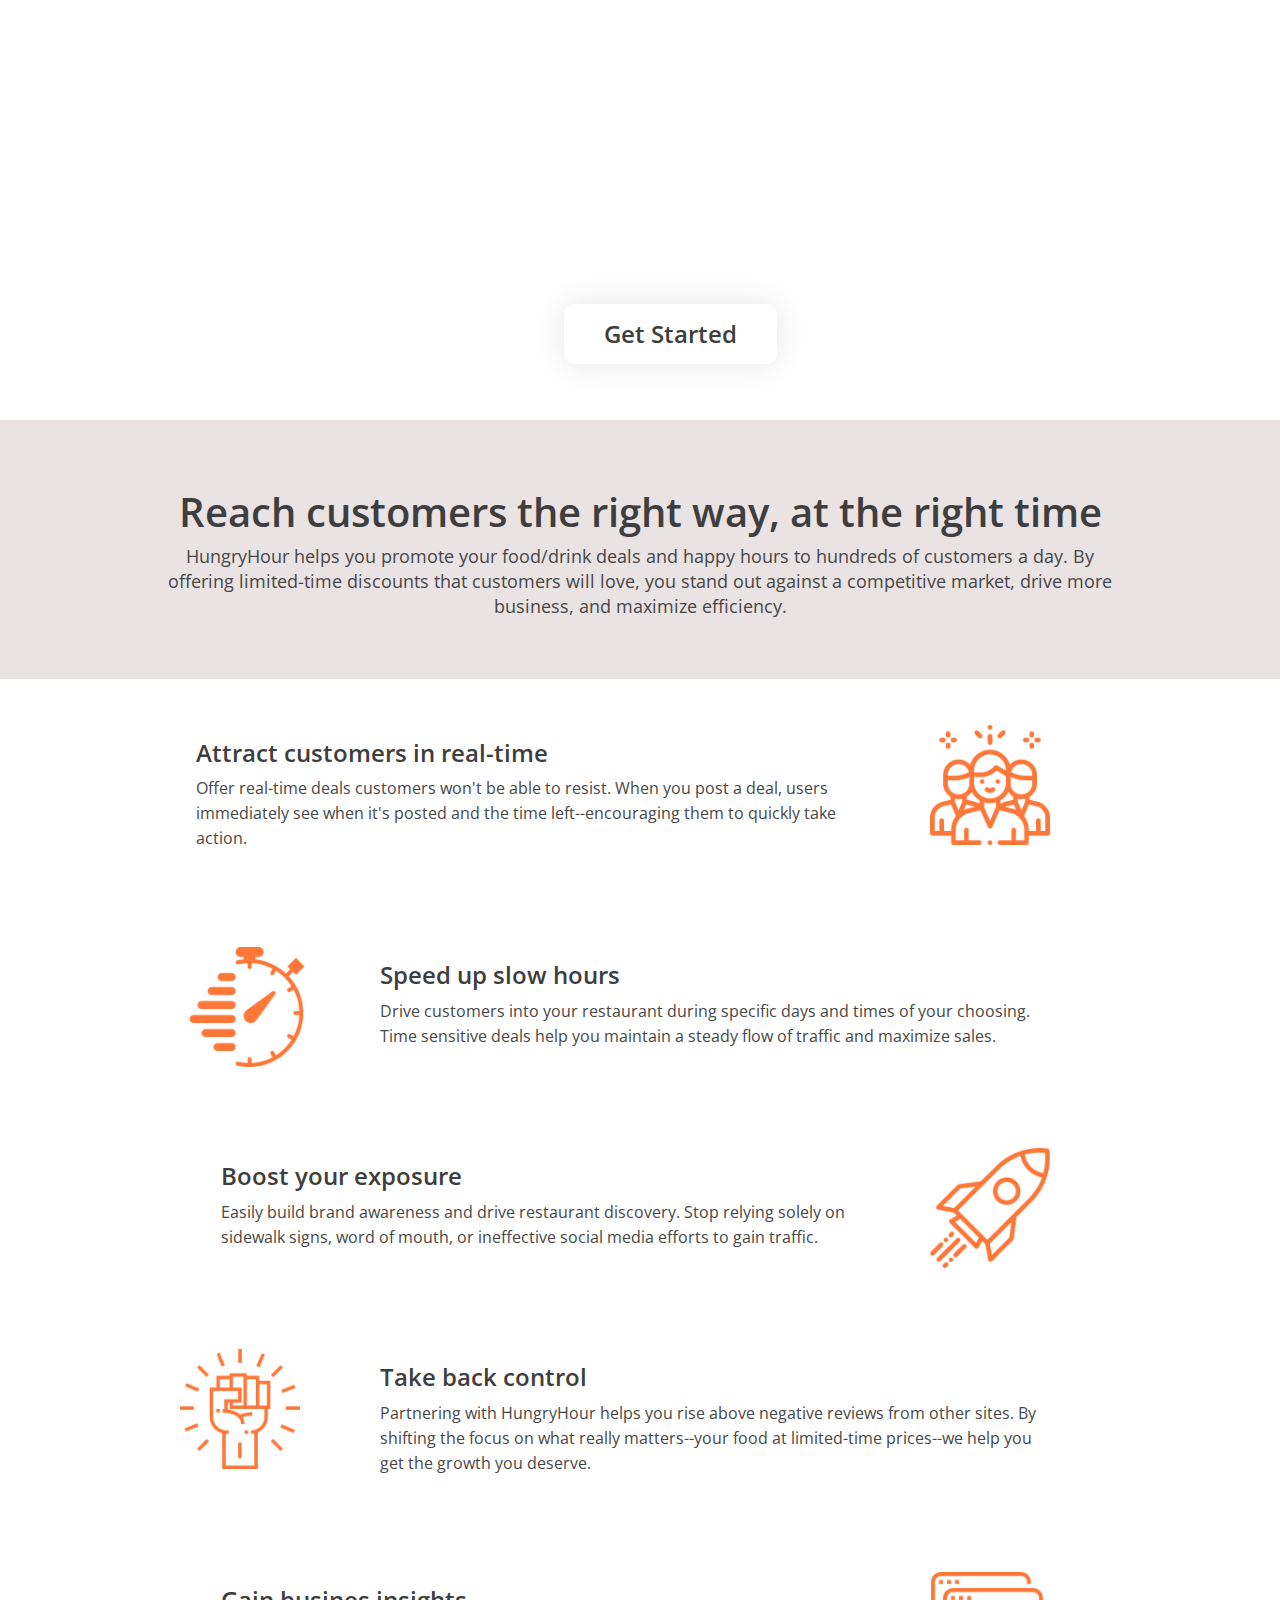
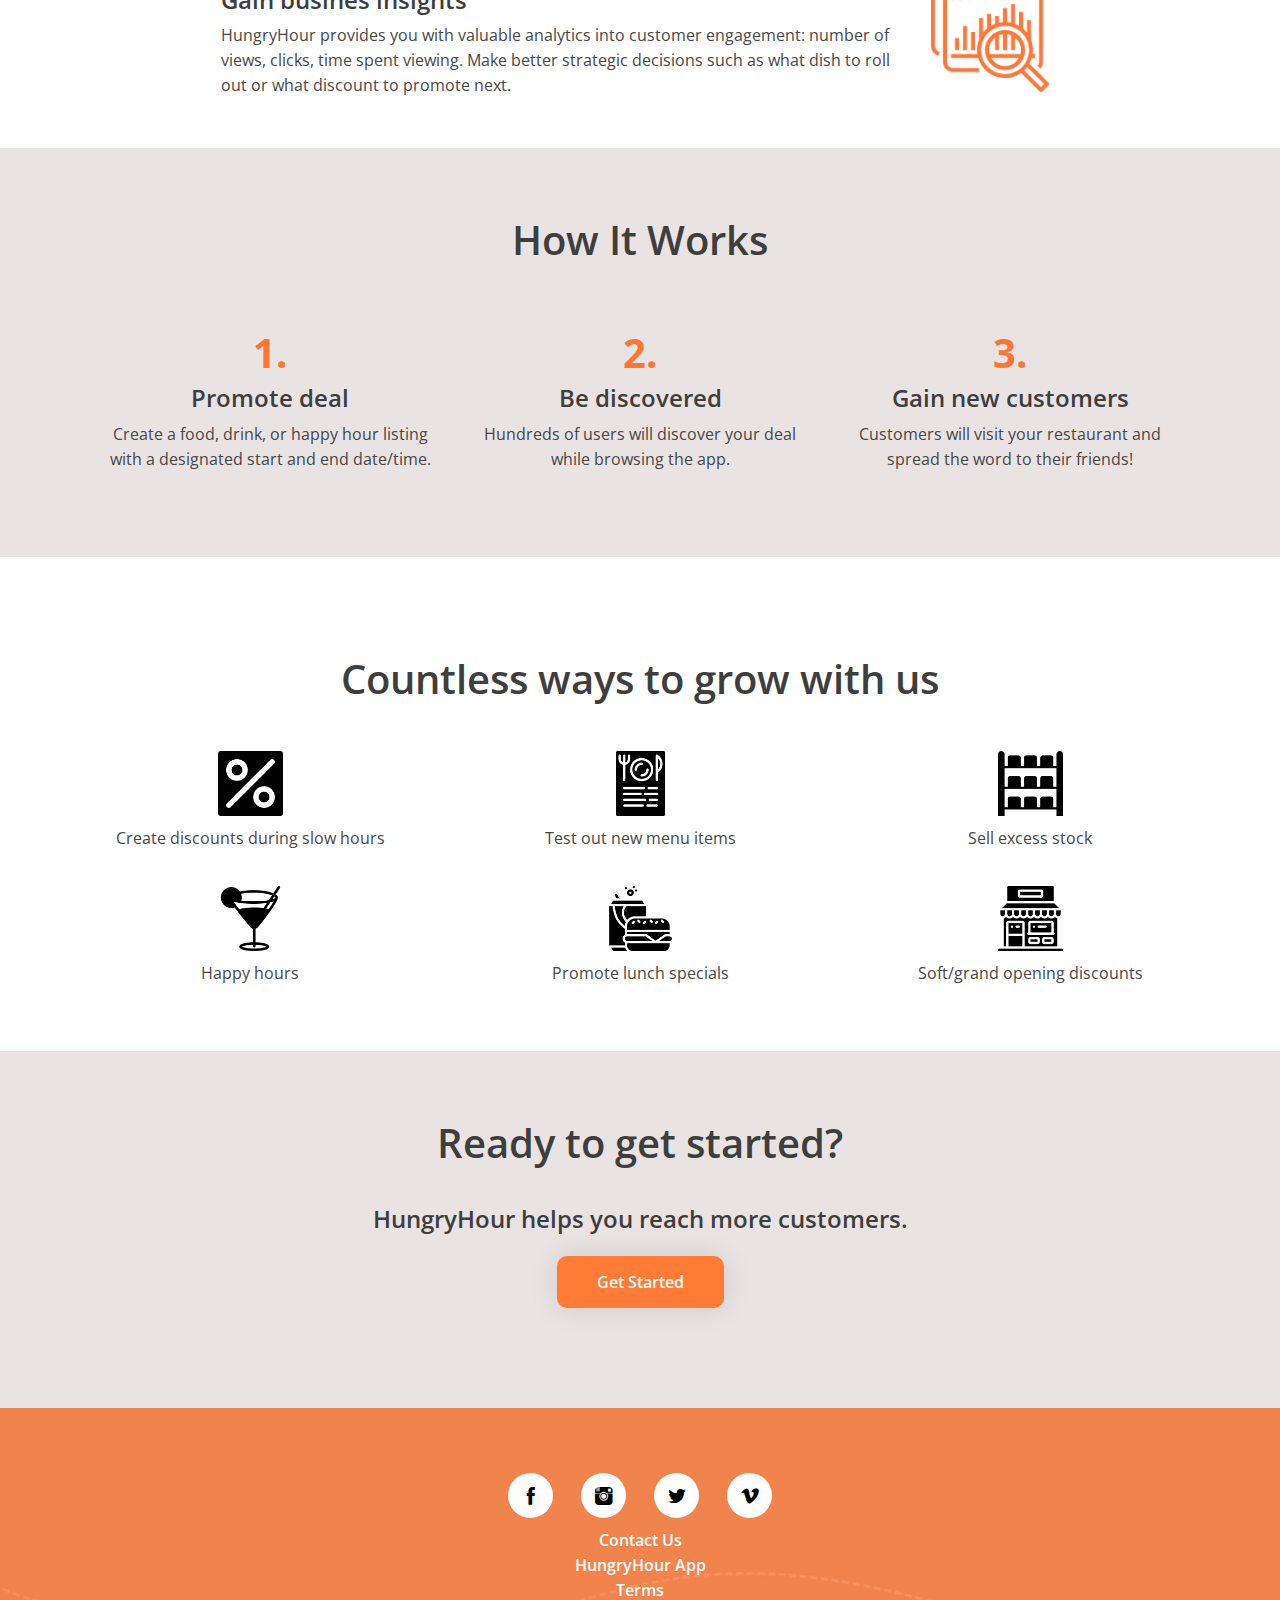
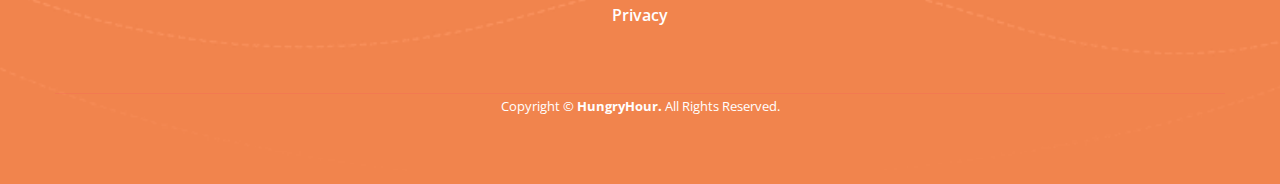
==== index.html @ bc158a45 "Fix" ====
﻿
<!doctype html>
<html class="no-js" lang="zxx">

<head>
	<!-- Global site tag (gtag.js) - Google Analytics -->
	<script async src="https://www.googletagmanager.com/gtag/js?id=UA-123608787-1"></script>
	<script>
		window.dataLayer = window.dataLayer || [];
		function gtag() { dataLayer.push(arguments); }
		gtag('js', new Date());

		gtag('config', 'UA-123608787-1');
	</script>

	<meta charset="utf-8">
	<meta http-equiv="x-ua-compatible" content="ie=edge">
	<title>HungryHour for Business - Promote Your Restaurant & Grow</title>
	<meta name="title" content="HungryHour for Business - Promote Your Restaurant & Grow">
	<meta name="description" content="Local online marketing in real-time. Advertise your food deals & happy hours to attract new customers. Boost exposure and increase traffic during slow hours.">
	<meta name="keywords" content="discount, eat, happy hour, real-time">
	<meta name="author" content="Diana Levan">
	<meta name="viewport" content="width=device-width, initial-scale=1">
	<link rel="shortcut icon" type="image/x-icon" href="img/icon/favicon32x32.png">
	<!-- Place favicon.ico in the root directory -->
	<!-- all css here -->
	<link rel="stylesheet" href="css/bootstrap.min.css">
	<link rel="stylesheet" href="css/font-awesome.min.css">
	<link rel="stylesheet" href="css/icofont.css">
	<link rel="stylesheet" href="css/meanmenu.min.css">
	<link rel="stylesheet" href="css/slick.css">
	<link rel="stylesheet" href="css/owl.carousel.css">
	<link rel="stylesheet" href="css/magnific-popup.css">
	<link rel="stylesheet" href="css/animate.css">
	<link rel="stylesheet" href="css/animated-headlines.css">
	<link rel="stylesheet" href="css/shortcode/shortcodes.css">
	<link rel="stylesheet" href="style.css">
	<link rel="stylesheet" href="css/responsive.css">
	<link rel="stylesheet" href="css/change-style.css">
	<script src="js/vendor/modernizr-2.8.3.min.js"></script>
	<style>
		.padding0 {
		
			padding-left: 0px;
		}
		.paddingright0 {
			padding-right: 0px;
		}
		.divwidth {
			width: 17%;
			padding-left: 0px;
		}
		.img {
			height: 120px;
		}
	</style>
</head>

<body>
	<!-- header area start -->
	<header>
		<nav id="header-top" class="navbar">
			<div class="container">
				<div class="navbar-header">
					<button type="button" class="navbar-toggle collapsed" data-toggle="collapse" data-target="#navigation" aria-expanded="false">
						<span class="icon-bar"></span>
						<span class="icon-bar"></span>
						<span class="icon-bar"></span>
					</button>
					<!-- <a class="navbar-brand" href="#"><img src="img/icon/logo.png" alt="logo" class="img-responsive"></a> -->
					<a class="navbar-brand" href="/">
						<!-- <h4 class="home-logo">HungryHour</h4> -->
						<img src="img/icon/logo1.png" alt="logo" class="img-responsive">
					</a>
				</div>
				<div class="collapse navbar-collapse" id="navigation">
					<ul class="nav navbar-nav navbar-right">
						<li class="active"><a href="#slider-area">Overview</a></li>
						<li><a href="#HungryHour">Why HungryHour</a></li>
						<li><a href="#howitwork">How It Works</a></li>
						<!--<li><a href="#HungryHour">Plans&pricings</a></li>-->
						<li><a href="FAQ.html">FAQ</a></li>
						<!--<li><a href="#">Login</a></li>
						<li><a class="download-btn" href="#download-area">Sign up</a></li>-->
					</ul>
				</div>
			</div>
		</nav>
	</header>
	<!-- header area end -->
	<!-- hero area start -->

	<div class="hero-area slider-4 pt-80" id="slider-area">
		<div class="slider">
			<div class="container">
				<div class="row">
					<!-- Top Header Left Column Image-->

					<div class="col-md-12">
						<div class="hero-text mr-ri-l">
							<h1 style="text-align:center">Local marketing for your restaurant</h1>
							<p>New happy customers. Fast business growth.</p>
							<div class="download-option-btn text-center">
								<br />
								<ul>
									<li>
										<a target="_blank" href="#" style="font-size: 24px;">
											Get started
										</a>
									</li>

								</ul>
							</div>
						</div>
					</div>
				</div>
			</div>
		</div>
	</div>

	<section id="download-area" class="background3 download-area bg-3 ptb-130" style="padding-bottom:0px;">
		<div class="container">
			<div class="row">
				<div class="col-sm-12">
					<div class="text-center pb-45">
						<h2 class="h2-style">
							Reach customers the right way, at the right time
						</h2>

						<p style="font-size: large;padding-left: 7%; padding-right: 7%;">HungryHour helps you promote your food/drink deals and happy hours to hundreds of customers a day. By offering limited-time discounts that customers will love, you stand out against a competitive market, drive more business, and maximize efficiency.</p>
					</div>
				</div>
			</div>

		</div>
	</section>

	<section id="HungryHour" class="service-area white-bg" style="padding-left: 7%; padding-right: 7%;">
		<div class="container-fluid">

			<div class="row">
				<div class="col-md-8 col-md-offset-1 col-sm-8">
					<div class="single-service padding0">
						<div class="service-content">
							<h2>Attract customers in real-time</h2>
							<p>
								Offer real-time deals customers won't be able to resist. When you post a deal, users immediately see when it's posted and the time left--encouraging them to quickly take action.
							</p>
						</div>
					</div>
				</div>

				<div class="col-md-3 col-sm-3">
					<div class="single-service padding0">
						<div class="service-icon">
							<img src="img/attract customers.png" class="img img-responsive" alt="">
						</div>
					</div>
				</div>
			</div>
		</div>
	</section>

	<section id="HungryHour" class="service-area white-bg" style="padding-left: 7%; padding-right: 7%;">
		<div class="container-fluid">
			<div class="row">
				<div class="col-md-3  col-sm-3 paddingright0">
					<div class="single-service paddingright0">
						<div class="service-icon paddingright0">
							<img src="img/speed up.png" alt="" style="height:120px;" />
						</div>
					</div>
				</div>

				<div class="col-md-8  col-sm-8">
					<div class="single-service padding0">
						<div class="service-content">
							<h2>
								Speed up slow hours
							</h2>
							<p>
								Drive customers into your restaurant during specific days and times of your choosing. Time sensitive deals help you maintain a steady flow of traffic and maximize sales.
							</p>
						</div>
					</div>
				</div>
			</div>
		</div>
	</section>
	<section id="HungryHour" class="service-area white-bg" style="padding-left: 7%; padding-right: 7%;">
		<div class="container-fluid">

			<div class="row">
				<div class="col-md-8 col-md-offset-1 col-sm-8">
					<div class="single-service paddingright0">
						<div class="service-content">
							<h2>Boost your exposure</h2>
							<p>
								Easily build brand awareness and drive restaurant discovery. Stop relying solely on sidewalk signs, word of mouth, or ineffective social media efforts to gain traffic.
							</p>
						</div>
					</div>
				</div>

				<div class="col-md-3 col-sm-3">
					<div class="single-service padding0">
						<div class="service-icon">
							<img src="img/boost presence.png" alt="" class="img img-responsive">
						</div>
					</div>
				</div>
			</div>
		</div>
	</section>

	<section id="HungryHour" class="service-area white-bg" style="padding-left: 7%; padding-right: 7%;">
		<div class="container-fluid">
			<div class="row">
				<div class="col-md-3  col-sm-3">
					<div class="single-service paddingright0">
						<div class="service-icon paddingright0">
							<img src="img/take back.png" alt="" style="height:120px;">
						</div>
					</div>
				</div>

				<div class="col-md-8  col-sm-8">
					<div class="single-service padding0">
						<div class="service-content">
							<h2>
								Take back control
							</h2>
							<p>
								Partnering with HungryHour helps you rise above negative reviews from other sites. By shifting the focus on what really matters--your food at limited-time prices--we help you get the growth you deserve.
							</p>
						</div>
					</div>
				</div>
			</div>
		</div>
	</section>
	<section id="HungryHour" class="service-area white-bg" style="padding-left: 7%; padding-right: 7%;">
		<div class="container-fluid">

			<div class="row">
				<div class="col-md-8 col-md-offset-1 col-sm-8">
					<div class="single-service paddingright0">
						<div class="service-content">
							<h2>Gain busines insights</h2>
							<p>
								HungryHour provides you with valuable analytics into customer engagement: number of views, clicks, time spent viewing. Make better strategic decisions such as what dish to roll out or what discount to promote next.
							</p>
						</div>
					</div>
				</div>

				<div class="col-md-3 col-sm-3">
					<div class="single-service padding0">
						<div class="service-icon">
							<img src="img/gain insights.png" alt="" class="img img-responsive">
						</div>
					</div>
				</div>
			</div>
		</div>
	</section>
	<section id="download-area" class="background3 download-area bg-3 ptb-130">
		<div class="container">
			<div class="row"  >
				<div class="col-sm-12">
					<div class="section-heading text-center pb-45">
						<h2 class="h2-style">
							How it works
						</h2>

					</div>
				</div>
			</div>
			<div class="row " >
				<div class="col-md-12">
					<div class="col-md-4">
						<h1 style="color:#FF772F;text-align:center;">1.</h1>
						<h3 style="text-align:center;">Promote deal</h3>
						<p style="text-align:center;">Create a food, drink, or happy hour listing with a designated start and end date/time.</p>
					</div>
					<div class="col-md-4">
						<h1 style="color:#FF772F;text-align:center;">2.</h1>
						<h3 style="text-align:center;">Be discovered</h3>
						<p style="text-align:center;">Hundreds of users will discover your deal while browsing the app.</p>
					</div>
					<div class="col-md-4">
						<h1 style="color:#FF772F;text-align:center;">3.</h1>
						<h3 style="text-align:center;">Gain new customers</h3>
						<p style="text-align:center;">Customers will visit your restaurant and spread the word to their friends!</p>
					</div>
				</div>
			</div>
		</div>
	</section>
	<section id="howitwork" class="how-work-area pt-100 pb-40 white-bg">
		<div class="container">
			<div class="row">
				<div class="col-md-12 pb-30">
					<h2 class="h2-style" style="text-align:center;">Countless ways to grow with us </h2>
				</div>
			</div>
			<div class="row">

				<div class="col-md-12">
					<div class="how-work-right text-left infoText" style="font-family: 'Open Sans', sans-serif;">

						<div class="row sixIcons">
							<div class="col-sm-4">
								<img src="img/discounts.png" class="imgres" />
								<p>Create discounts during slow hours</p>
							</div>
							<div class="col-sm-4">
								<img src="img/menu.png" class="imgres" />
								<p>Test out new menu items </p>
							</div>
							<div class="col-sm-4">
								<img src="img/stock.png" class="imgres" /> <br>
								<p>Sell excess stock </p>
							</div>
						</div>
						<div class="row sixIcons">
							<div class="col-sm-4">
								<img src="img/happy hour.png" class="imgres" />
								<p>Happy hours</p>
							</div>
							<div class="col-sm-4">
								<img src="img/lunch.png" class="imgres" />
								<p>Promote lunch specials</p>
							</div>
							<div class="col-sm-4">
								<img src="img/grand opening.png" class="imgres" />
								<p>Soft/grand opening discounts</p>
							</div>
						</div>
					</div>
				</div>
			</div>
		</div>
	</section>

	<section id="download-area" class="background3 download-area bg-3 ptb-130">
			<div class="container">
				<div class="row">
					<div class="col-md-12 pb-30">
						<h2 class="h2-style" style="text-align:center;">Ready to get started?</h2>
					</div>
				</div>
				<div class="row">
	
					<div class="col-md-12">
						<div class="how-work-right text-left infoText" style="font-family: 'Open Sans', sans-serif;">
						</div>
					</div>
				</div>
				<div class="row">
					<div class="col-md-12 pb-30">
						<h3 class="h3-style" style="text-align:center;">HungryHour helps you reach more customers.</h3>
						<br />
						<div class="download-option-btn text-center">
							<ul>
								<li>
									<a target="_blank" href="#" style="background-color:#FF7B36;color:white;">
										Get started
									</a>
								</li>
	
							</ul>
							</div>
						</div>
					</div>
			</div>
		</section>



	<!-- Copyright Area Start -->
	<div class="section copyright-area bg-7 ptb-65">
		<div class="container">
			<!-- Copyright right -->
			<div class="row">
				<div class="col-md-12">
					<div class="copyright-area text-center">
						<!-- Copyright social -->
						<div class="contact-social text-center pb-10">
							<ul>
								<li>
									<a href="https://www.facebook.com/itshungryhour/"><i class="icofont icofont-social-facebook"></i></a>
								</li>
								<li>
									<a href="https://www.instagram.com/itshungryhour/"><i class="icofont icofont-social-instagram"></i></a>
								</li>
								<li>
									<a href="https://twitter.com/itshungryhour"><i class="icofont icofont-social-twitter"></i></a>
								</li>
								<li>
									<a href="#"><i class="icofont icofont-social-vimeo"></i></a>
								</li>
							</ul>
						</div>
						<!-- Copyright social -->
						<!-- Copyright text -->
					</div>
				</div>
			</div>
			<div class="row">
				<div class="conct-border two">
					<div class="col-md-12 col-sm-12">
						<div class="single-address">
							<div class="media">
								<div class="media-body text-center">
									<a href="contactus.html" style="cursor:pointer;color:white;font-family: 'Open Sans', sans-serif; font-size: 16px;font-weight: 600; line-height: 25px;">Contact Us</a><br />
									<a href="https://www.itshungryhour.com" style="cursor:pointer;color:white;font-family: 'Open Sans', sans-serif; font-size: 16px;font-weight: 600; line-height: 25px;">HungryHour App</a><br />
									<a href="terms.html" style="cursor:pointer;color:white;font-family: 'Open Sans', sans-serif; font-size: 16px;font-weight: 600; line-height: 25px;">Terms</a><br />
									<a href="privacypolicy.html" style="cursor:pointer;color:white;font-family: 'Open Sans', sans-serif; font-size: 16px;font-weight: 600; line-height: 25px;">Privacy</a>
								</div>
							</div>
						</div>
					</div>
				</div>
			</div>
			<div class="copyright-text text-center">
				<p>Copyright &copy; <a href="#"> HungryHour. </a> All Rights Reserved.</p>
			</div>
			<!-- Copyright right -->
		</div>
	</div>
	<!-- Copyright Area End -->
	<!-- all js here -->
	<script src="js/vendor/jquery-1.12.4.min.js"></script>
	<script src="js/bootstrap.min.js"></script>
	<script src="js/owl.carousel.min.js"></script>
	<script src="js/slick.min.js"></script>
	<script src="js/jquery.ajaxchimp.min.js"></script>
	<script src="js/plugins.js"></script>
	<script src="js/main.js"></script>
</body>

</html>
---- css/animated-headlines.css ----
/* -------------------------------- 

Primary style

-------------------------------- */
*, *::after, *::before {
  -webkit-box-sizing: border-box;
  -moz-box-sizing: border-box;
  box-sizing: border-box;
}
.cd-title {
  position: relative;
  height: 160px;
  line-height: 230px;
  text-align: center;
}
.cd-title h1 {
  font-size: 2.4rem;
  font-weight: 700;
}
@media only screen and (min-width: 768px) {
  .cd-title {
    line-height: 250px;
  }
}
@media only screen and (min-width: 1170px) {
  .cd-title {
    height: 200px;
    line-height: 300px;
  }
  .cd-title h1 {
    font-size: 3rem;
  }
}

.cd-intro {
  width: 90%;
  max-width: 768px;
  text-align: center;
}

.cd-intro {
  margin: 4em auto;
}
@media only screen and (min-width: 768px) {
  .cd-intro {
    margin: 5em auto;
  }
}
@media only screen and (min-width: 1170px) {
  .cd-intro {
    margin: 6em auto;
  }
}

/* .cd-headline {
  font-size: 3rem;
  line-height: 1.2;
} */
/* @media only screen and (min-width: 768px) {
  .cd-headline {
    font-size: 4.4rem;
    font-weight: 300;
  }
}
@media only screen and (min-width: 1170px) {
  .cd-headline {
    font-size: 6rem;
  }
} */

.cd-words-wrapper {
  display: inline-block;
  position: relative;
  text-align: left;
}
.cd-words-wrapper b {
  display: inline-block;
  position: absolute;
  white-space: nowrap;
  left: 0;
  top: 0;
}
.cd-words-wrapper b.is-visible {
  position: relative;
}
.no-js .cd-words-wrapper b {
  opacity: 0;
}
.no-js .cd-words-wrapper b.is-visible {
  opacity: 1;
}

/* -------------------------------- 

xrotate-1 

-------------------------------- */
.cd-headline.rotate-1 .cd-words-wrapper {
  -webkit-perspective: 300px;
  -moz-perspective: 300px;
  perspective: 300px;
}
.cd-headline.rotate-1 b {
  opacity: 0;
  -webkit-transform-origin: 50% 100%;
  -moz-transform-origin: 50% 100%;
  -ms-transform-origin: 50% 100%;
  -o-transform-origin: 50% 100%;
  transform-origin: 50% 100%;
  -webkit-transform: rotateX(180deg);
  -moz-transform: rotateX(180deg);
  -ms-transform: rotateX(180deg);
  -o-transform: rotateX(180deg);
  transform: rotateX(180deg);
}
.cd-headline.rotate-1 b.is-visible {
  opacity: 1;
  -webkit-transform: rotateX(0deg);
  -moz-transform: rotateX(0deg);
  -ms-transform: rotateX(0deg);
  -o-transform: rotateX(0deg);
  transform: rotateX(0deg);
  -webkit-animation: cd-rotate-1-in 1.2s;
  -moz-animation: cd-rotate-1-in 1.2s;
  animation: cd-rotate-1-in 1.2s;
}
.cd-headline.rotate-1 b.is-hidden {
  -webkit-transform: rotateX(180deg);
  -moz-transform: rotateX(180deg);
  -ms-transform: rotateX(180deg);
  -o-transform: rotateX(180deg);
  transform: rotateX(180deg);
  -webkit-animation: cd-rotate-1-out 1.2s;
  -moz-animation: cd-rotate-1-out 1.2s;
  animation: cd-rotate-1-out 1.2s;
}

@-webkit-keyframes cd-rotate-1-in {
  0% {
    -webkit-transform: rotateX(180deg);
    opacity: 0;
  }
  35% {
    -webkit-transform: rotateX(120deg);
    opacity: 0;
  }
  65% {
    opacity: 0;
  }
  100% {
    -webkit-transform: rotateX(360deg);
    opacity: 1;
  }
}
@-moz-keyframes cd-rotate-1-in {
  0% {
    -moz-transform: rotateX(180deg);
    opacity: 0;
  }
  35% {
    -moz-transform: rotateX(120deg);
    opacity: 0;
  }
  65% {
    opacity: 0;
  }
  100% {
    -moz-transform: rotateX(360deg);
    opacity: 1;
  }
}
@keyframes cd-rotate-1-in {
  0% {
    -webkit-transform: rotateX(180deg);
    -moz-transform: rotateX(180deg);
    -ms-transform: rotateX(180deg);
    -o-transform: rotateX(180deg);
    transform: rotateX(180deg);
    opacity: 0;
  }
  35% {
    -webkit-transform: rotateX(120deg);
    -moz-transform: rotateX(120deg);
    -ms-transform: rotateX(120deg);
    -o-transform: rotateX(120deg);
    transform: rotateX(120deg);
    opacity: 0;
  }
  65% {
    opacity: 0;
  }
  100% {
    -webkit-transform: rotateX(360deg);
    -moz-transform: rotateX(360deg);
    -ms-transform: rotateX(360deg);
    -o-transform: rotateX(360deg);
    transform: rotateX(360deg);
    opacity: 1;
  }
}
@-webkit-keyframes cd-rotate-1-out {
  0% {
    -webkit-transform: rotateX(0deg);
    opacity: 1;
  }
  35% {
    -webkit-transform: rotateX(-40deg);
    opacity: 1;
  }
  65% {
    opacity: 0;
  }
  100% {
    -webkit-transform: rotateX(180deg);
    opacity: 0;
  }
}
@-moz-keyframes cd-rotate-1-out {
  0% {
    -moz-transform: rotateX(0deg);
    opacity: 1;
  }
  35% {
    -moz-transform: rotateX(-40deg);
    opacity: 1;
  }
  65% {
    opacity: 0;
  }
  100% {
    -moz-transform: rotateX(180deg);
    opacity: 0;
  }
}
@keyframes cd-rotate-1-out {
  0% {
    -webkit-transform: rotateX(0deg);
    -moz-transform: rotateX(0deg);
    -ms-transform: rotateX(0deg);
    -o-transform: rotateX(0deg);
    transform: rotateX(0deg);
    opacity: 1;
  }
  35% {
    -webkit-transform: rotateX(-40deg);
    -moz-transform: rotateX(-40deg);
    -ms-transform: rotateX(-40deg);
    -o-transform: rotateX(-40deg);
    transform: rotateX(-40deg);
    opacity: 1;
  }
  65% {
    opacity: 0;
  }
  100% {
    -webkit-transform: rotateX(180deg);
    -moz-transform: rotateX(180deg);
    -ms-transform: rotateX(180deg);
    -o-transform: rotateX(180deg);
    transform: rotateX(180deg);
    opacity: 0;
  }
}
/* -------------------------------- 

xtype 

-------------------------------- */
.cd-headline.type .cd-words-wrapper {
  vertical-align: top;
  overflow: hidden;
}
.cd-headline.type .cd-words-wrapper::after {
  /* vertical bar */
  content: '';
  position: absolute;
  right: 0;
  top: 50%;
  bottom: auto;
  -webkit-transform: translateY(-50%);
  -moz-transform: translateY(-50%);
  -ms-transform: translateY(-50%);
  -o-transform: translateY(-50%);
  transform: translateY(-50%);
  height: 90%;
  width: 1px;
  background-color: #fff;
}
.cd-headline.type .cd-words-wrapper.waiting::after {
  -webkit-animation: cd-pulse 1s infinite;
  -moz-animation: cd-pulse 1s infinite;
  animation: cd-pulse 1s infinite;
}
.cd-headline.type .cd-words-wrapper.selected {
  background-color: #aebcb9;
}
.cd-headline.type .cd-words-wrapper.selected::after {
  visibility: hidden;
}
.cd-headline.type .cd-words-wrapper.selected b {
  color: #0d0d0d;
}
.cd-headline.type b {
  visibility: hidden;
}
.cd-headline.type b.is-visible {
  visibility: visible;
}
.cd-headline.type i {
  position: absolute;
  visibility: hidden;
}
.cd-headline.type i.in {
  position: relative;
  visibility: visible;
}

@-webkit-keyframes cd-pulse {
  0% {
    -webkit-transform: translateY(-50%) scale(1);
    opacity: 1;
  }
  40% {
    -webkit-transform: translateY(-50%) scale(0.9);
    opacity: 0;
  }
  100% {
    -webkit-transform: translateY(-50%) scale(0);
    opacity: 0;
  }
}
@-moz-keyframes cd-pulse {
  0% {
    -moz-transform: translateY(-50%) scale(1);
    opacity: 1;
  }
  40% {
    -moz-transform: translateY(-50%) scale(0.9);
    opacity: 0;
  }
  100% {
    -moz-transform: translateY(-50%) scale(0);
    opacity: 0;
  }
}
@keyframes cd-pulse {
  0% {
    -webkit-transform: translateY(-50%) scale(1);
    -moz-transform: translateY(-50%) scale(1);
    -ms-transform: translateY(-50%) scale(1);
    -o-transform: translateY(-50%) scale(1);
    transform: translateY(-50%) scale(1);
    opacity: 1;
  }
  40% {
    -webkit-transform: translateY(-50%) scale(0.9);
    -moz-transform: translateY(-50%) scale(0.9);
    -ms-transform: translateY(-50%) scale(0.9);
    -o-transform: translateY(-50%) scale(0.9);
    transform: translateY(-50%) scale(0.9);
    opacity: 0;
  }
  100% {
    -webkit-transform: translateY(-50%) scale(0);
    -moz-transform: translateY(-50%) scale(0);
    -ms-transform: translateY(-50%) scale(0);
    -o-transform: translateY(-50%) scale(0);
    transform: translateY(-50%) scale(0);
    opacity: 0;
  }
}
/* -------------------------------- 

xrotate-2 

-------------------------------- */
.cd-headline.rotate-2 .cd-words-wrapper {
  -webkit-perspective: 300px;
  -moz-perspective: 300px;
  perspective: 300px;
}
.cd-headline.rotate-2 i, .cd-headline.rotate-2 em {
  display: inline-block;
  -webkit-backface-visibility: hidden;
  backface-visibility: hidden;
}
.cd-headline.rotate-2 b {
  opacity: 0;
}
.cd-headline.rotate-2 i {
  -webkit-transform-style: preserve-3d;
  -moz-transform-style: preserve-3d;
  -ms-transform-style: preserve-3d;
  -o-transform-style: preserve-3d;
  transform-style: preserve-3d;
  -webkit-transform: translateZ(-20px) rotateX(90deg);
  -moz-transform: translateZ(-20px) rotateX(90deg);
  -ms-transform: translateZ(-20px) rotateX(90deg);
  -o-transform: translateZ(-20px) rotateX(90deg);
  transform: translateZ(-20px) rotateX(90deg);
  opacity: 0;
}
.is-visible .cd-headline.rotate-2 i {
  opacity: 1;
}
.cd-headline.rotate-2 i.in {
  -webkit-animation: cd-rotate-2-in 0.4s forwards;
  -moz-animation: cd-rotate-2-in 0.4s forwards;
  animation: cd-rotate-2-in 0.4s forwards;
}
.cd-headline.rotate-2 i.out {
  -webkit-animation: cd-rotate-2-out 0.4s forwards;
  -moz-animation: cd-rotate-2-out 0.4s forwards;
  animation: cd-rotate-2-out 0.4s forwards;
}
.cd-headline.rotate-2 em {
  -webkit-transform: translateZ(20px);
  -moz-transform: translateZ(20px);
  -ms-transform: translateZ(20px);
  -o-transform: translateZ(20px);
  transform: translateZ(20px);
}

.no-csstransitions .cd-headline.rotate-2 i {
  -webkit-transform: rotateX(0deg);
  -moz-transform: rotateX(0deg);
  -ms-transform: rotateX(0deg);
  -o-transform: rotateX(0deg);
  transform: rotateX(0deg);
  opacity: 0;
}
.no-csstransitions .cd-headline.rotate-2 i em {
  -webkit-transform: scale(1);
  -moz-transform: scale(1);
  -ms-transform: scale(1);
  -o-transform: scale(1);
  transform: scale(1);
}

.no-csstransitions .cd-headline.rotate-2 .is-visible i {
  opacity: 1;
}

@-webkit-keyframes cd-rotate-2-in {
  0% {
    opacity: 0;
    -webkit-transform: translateZ(-20px) rotateX(90deg);
  }
  60% {
    opacity: 1;
    -webkit-transform: translateZ(-20px) rotateX(-10deg);
  }
  100% {
    opacity: 1;
    -webkit-transform: translateZ(-20px) rotateX(0deg);
  }
}
@-moz-keyframes cd-rotate-2-in {
  0% {
    opacity: 0;
    -moz-transform: translateZ(-20px) rotateX(90deg);
  }
  60% {
    opacity: 1;
    -moz-transform: translateZ(-20px) rotateX(-10deg);
  }
  100% {
    opacity: 1;
    -moz-transform: translateZ(-20px) rotateX(0deg);
  }
}
@keyframes cd-rotate-2-in {
  0% {
    opacity: 0;
    -webkit-transform: translateZ(-20px) rotateX(90deg);
    -moz-transform: translateZ(-20px) rotateX(90deg);
    -ms-transform: translateZ(-20px) rotateX(90deg);
    -o-transform: translateZ(-20px) rotateX(90deg);
    transform: translateZ(-20px) rotateX(90deg);
  }
  60% {
    opacity: 1;
    -webkit-transform: translateZ(-20px) rotateX(-10deg);
    -moz-transform: translateZ(-20px) rotateX(-10deg);
    -ms-transform: translateZ(-20px) rotateX(-10deg);
    -o-transform: translateZ(-20px) rotateX(-10deg);
    transform: translateZ(-20px) rotateX(-10deg);
  }
  100% {
    opacity: 1;
    -webkit-transform: translateZ(-20px) rotateX(0deg);
    -moz-transform: translateZ(-20px) rotateX(0deg);
    -ms-transform: translateZ(-20px) rotateX(0deg);
    -o-transform: translateZ(-20px) rotateX(0deg);
    transform: translateZ(-20px) rotateX(0deg);
  }
}
@-webkit-keyframes cd-rotate-2-out {
  0% {
    opacity: 1;
    -webkit-transform: translateZ(-20px) rotateX(0);
  }
  60% {
    opacity: 0;
    -webkit-transform: translateZ(-20px) rotateX(-100deg);
  }
  100% {
    opacity: 0;
    -webkit-transform: translateZ(-20px) rotateX(-90deg);
  }
}
@-moz-keyframes cd-rotate-2-out {
  0% {
    opacity: 1;
    -moz-transform: translateZ(-20px) rotateX(0);
  }
  60% {
    opacity: 0;
    -moz-transform: translateZ(-20px) rotateX(-100deg);
  }
  100% {
    opacity: 0;
    -moz-transform: translateZ(-20px) rotateX(-90deg);
  }
}
@keyframes cd-rotate-2-out {
  0% {
    opacity: 1;
    -webkit-transform: translateZ(-20px) rotateX(0);
    -moz-transform: translateZ(-20px) rotateX(0);
    -ms-transform: translateZ(-20px) rotateX(0);
    -o-transform: translateZ(-20px) rotateX(0);
    transform: translateZ(-20px) rotateX(0);
  }
  60% {
    opacity: 0;
    -webkit-transform: translateZ(-20px) rotateX(-100deg);
    -moz-transform: translateZ(-20px) rotateX(-100deg);
    -ms-transform: translateZ(-20px) rotateX(-100deg);
    -o-transform: translateZ(-20px) rotateX(-100deg);
    transform: translateZ(-20px) rotateX(-100deg);
  }
  100% {
    opacity: 0;
    -webkit-transform: translateZ(-20px) rotateX(-90deg);
    -moz-transform: translateZ(-20px) rotateX(-90deg);
    -ms-transform: translateZ(-20px) rotateX(-90deg);
    -o-transform: translateZ(-20px) rotateX(-90deg);
    transform: translateZ(-20px) rotateX(-90deg);
  }
}
/* -------------------------------- 

xloading-bar 

-------------------------------- */
.cd-headline.loading-bar span {
  display: inline-block;
  padding: .2em 0;
}
.cd-headline.loading-bar .cd-words-wrapper {
  overflow: hidden;
  vertical-align: top;
}
.cd-headline.loading-bar .cd-words-wrapper::after {
  /* loading bar */
  content: '';
  position: absolute;
  left: 0;
  bottom: 0;
  height: 3px;
  width: 0;
  background: #fff;
  z-index: 2;
  -webkit-transition: width 0.3s -0.1s;
  -moz-transition: width 0.3s -0.1s;
  transition: width 0.3s -0.1s;
}
.cd-headline.loading-bar .cd-words-wrapper.is-loading::after {
  width: 100%;
  -webkit-transition: width 3s;
  -moz-transition: width 3s;
  transition: width 3s;
}
.cd-headline.loading-bar b {
  top: 10px;
  opacity: 0;
  -webkit-transition: opacity 0.3s;
  -moz-transition: opacity 0.3s;
  transition: opacity 0.3s;
}
.cd-headline.loading-bar b.is-visible {
  opacity: 1;
  top: 0;
}

/* -------------------------------- 

xslide 

-------------------------------- */
.cd-headline.slide span {
  display: inline-block;
  padding: .2em 0;
}
.cd-headline.slide .cd-words-wrapper {
  overflow: hidden;
  vertical-align: top;
}
.cd-headline.slide b {
  opacity: 0;
  top: .2em;
}
.cd-headline.slide b.is-visible {
  top: 0;
  opacity: 1;
  -webkit-animation: slide-in 0.6s;
  -moz-animation: slide-in 0.6s;
  animation: slide-in 0.6s;
}
.cd-headline.slide b.is-hidden {
  -webkit-animation: slide-out 0.6s;
  -moz-animation: slide-out 0.6s;
  animation: slide-out 0.6s;
}

@-webkit-keyframes slide-in {
  0% {
    opacity: 0;
    -webkit-transform: translateY(-100%);
  }
  60% {
    opacity: 1;
    -webkit-transform: translateY(20%);
  }
  100% {
    opacity: 1;
    -webkit-transform: translateY(0);
  }
}
@-moz-keyframes slide-in {
  0% {
    opacity: 0;
    -moz-transform: translateY(-100%);
  }
  60% {
    opacity: 1;
    -moz-transform: translateY(20%);
  }
  100% {
    opacity: 1;
    -moz-transform: translateY(0);
  }
}
@keyframes slide-in {
  0% {
    opacity: 0;
    -webkit-transform: translateY(-100%);
    -moz-transform: translateY(-100%);
    -ms-transform: translateY(-100%);
    -o-transform: translateY(-100%);
    transform: translateY(-100%);
  }
  60% {
    opacity: 1;
    -webkit-transform: translateY(20%);
    -moz-transform: translateY(20%);
    -ms-transform: translateY(20%);
    -o-transform: translateY(20%);
    transform: translateY(20%);
  }
  100% {
    opacity: 1;
    -webkit-transform: translateY(0);
    -moz-transform: translateY(0);
    -ms-transform: translateY(0);
    -o-transform: translateY(0);
    transform: translateY(0);
  }
}
@-webkit-keyframes slide-out {
  0% {
    opacity: 1;
    -webkit-transform: translateY(0);
  }
  60% {
    opacity: 0;
    -webkit-transform: translateY(120%);
  }
  100% {
    opacity: 0;
    -webkit-transform: translateY(100%);
  }
}
@-moz-keyframes slide-out {
  0% {
    opacity: 1;
    -moz-transform: translateY(0);
  }
  60% {
    opacity: 0;
    -moz-transform: translateY(120%);
  }
  100% {
    opacity: 0;
    -moz-transform: translateY(100%);
  }
}
@keyframes slide-out {
  0% {
    opacity: 1;
    -webkit-transform: translateY(0);
    -moz-transform: translateY(0);
    -ms-transform: translateY(0);
    -o-transform: translateY(0);
    transform: translateY(0);
  }
  60% {
    opacity: 0;
    -webkit-transform: translateY(120%);
    -moz-transform: translateY(120%);
    -ms-transform: translateY(120%);
    -o-transform: translateY(120%);
    transform: translateY(120%);
  }
  100% {
    opacity: 0;
    -webkit-transform: translateY(100%);
    -moz-transform: translateY(100%);
    -ms-transform: translateY(100%);
    -o-transform: translateY(100%);
    transform: translateY(100%);
  }
}
/* -------------------------------- 

xclip 

-------------------------------- */
.cd-headline.clip span {

}
.cd-headline.clip .cd-words-wrapper {
  overflow: hidden;
  vertical-align: top;
}
.cd-headline.clip .cd-words-wrapper::after {
  /* line */
  content: '';
  position: absolute;
  top: 0;
  right: 0;
  width: 2px;
  height: 100%;
  background-color: #fff;
}
.cd-headline.clip b {
  opacity: 0;
}
.cd-headline.clip b.is-visible {
  opacity: 1;
}

/* -------------------------------- 

xzoom 

-------------------------------- */
.cd-headline.zoom .cd-words-wrapper {
  -webkit-perspective: 300px;
  -moz-perspective: 300px;
  perspective: 300px;
}
.cd-headline.zoom b {
  opacity: 0;
}
.cd-headline.zoom b.is-visible {
  opacity: 1;
  -webkit-animation: zoom-in 0.8s;
  -moz-animation: zoom-in 0.8s;
  animation: zoom-in 0.8s;
}
.cd-headline.zoom b.is-hidden {
  -webkit-animation: zoom-out 0.8s;
  -moz-animation: zoom-out 0.8s;
  animation: zoom-out 0.8s;
}

@-webkit-keyframes zoom-in {
  0% {
    opacity: 0;
    -webkit-transform: translateZ(100px);
  }
  100% {
    opacity: 1;
    -webkit-transform: translateZ(0);
  }
}
@-moz-keyframes zoom-in {
  0% {
    opacity: 0;
    -moz-transform: translateZ(100px);
  }
  100% {
    opacity: 1;
    -moz-transform: translateZ(0);
  }
}
@keyframes zoom-in {
  0% {
    opacity: 0;
    -webkit-transform: translateZ(100px);
    -moz-transform: translateZ(100px);
    -ms-transform: translateZ(100px);
    -o-transform: translateZ(100px);
    transform: translateZ(100px);
  }
  100% {
    opacity: 1;
    -webkit-transform: translateZ(0);
    -moz-transform: translateZ(0);
    -ms-transform: translateZ(0);
    -o-transform: translateZ(0);
    transform: translateZ(0);
  }
}
@-webkit-keyframes zoom-out {
  0% {
    opacity: 1;
    -webkit-transform: translateZ(0);
  }
  100% {
    opacity: 0;
    -webkit-transform: translateZ(-100px);
  }
}
@-moz-keyframes zoom-out {
  0% {
    opacity: 1;
    -moz-transform: translateZ(0);
  }
  100% {
    opacity: 0;
    -moz-transform: translateZ(-100px);
  }
}
@keyframes zoom-out {
  0% {
    opacity: 1;
    -webkit-transform: translateZ(0);
    -moz-transform: translateZ(0);
    -ms-transform: translateZ(0);
    -o-transform: translateZ(0);
    transform: translateZ(0);
  }
  100% {
    opacity: 0;
    -webkit-transform: translateZ(-100px);
    -moz-transform: translateZ(-100px);
    -ms-transform: translateZ(-100px);
    -o-transform: translateZ(-100px);
    transform: translateZ(-100px);
  }
}
/* -------------------------------- 

xrotate-3 

-------------------------------- */
.cd-headline.rotate-3 .cd-words-wrapper {
  -webkit-perspective: 300px;
  -moz-perspective: 300px;
  perspective: 300px;
}
.cd-headline.rotate-3 b {
  opacity: 0;
}
.cd-headline.rotate-3 i {
  display: inline-block;
  -webkit-transform: rotateY(180deg);
  -moz-transform: rotateY(180deg);
  -ms-transform: rotateY(180deg);
  -o-transform: rotateY(180deg);
  transform: rotateY(180deg);
  -webkit-backface-visibility: hidden;
  backface-visibility: hidden;
}
.is-visible .cd-headline.rotate-3 i {
  -webkit-transform: rotateY(0deg);
  -moz-transform: rotateY(0deg);
  -ms-transform: rotateY(0deg);
  -o-transform: rotateY(0deg);
  transform: rotateY(0deg);
}
.cd-headline.rotate-3 i.in {
  -webkit-animation: cd-rotate-3-in 0.6s forwards;
  -moz-animation: cd-rotate-3-in 0.6s forwards;
  animation: cd-rotate-3-in 0.6s forwards;
}
.cd-headline.rotate-3 i.out {
  -webkit-animation: cd-rotate-3-out 0.6s forwards;
  -moz-animation: cd-rotate-3-out 0.6s forwards;
  animation: cd-rotate-3-out 0.6s forwards;
}

.no-csstransitions .cd-headline.rotate-3 i {
  -webkit-transform: rotateY(0deg);
  -moz-transform: rotateY(0deg);
  -ms-transform: rotateY(0deg);
  -o-transform: rotateY(0deg);
  transform: rotateY(0deg);
  opacity: 0;
}

.no-csstransitions .cd-headline.rotate-3 .is-visible i {
  opacity: 1;
}

@-webkit-keyframes cd-rotate-3-in {
  0% {
    -webkit-transform: rotateY(180deg);
  }
  100% {
    -webkit-transform: rotateY(0deg);
  }
}
@-moz-keyframes cd-rotate-3-in {
  0% {
    -moz-transform: rotateY(180deg);
  }
  100% {
    -moz-transform: rotateY(0deg);
  }
}
@keyframes cd-rotate-3-in {
  0% {
    -webkit-transform: rotateY(180deg);
    -moz-transform: rotateY(180deg);
    -ms-transform: rotateY(180deg);
    -o-transform: rotateY(180deg);
    transform: rotateY(180deg);
  }
  100% {
    -webkit-transform: rotateY(0deg);
    -moz-transform: rotateY(0deg);
    -ms-transform: rotateY(0deg);
    -o-transform: rotateY(0deg);
    transform: rotateY(0deg);
  }
}
@-webkit-keyframes cd-rotate-3-out {
  0% {
    -webkit-transform: rotateY(0);
  }
  100% {
    -webkit-transform: rotateY(-180deg);
  }
}
@-moz-keyframes cd-rotate-3-out {
  0% {
    -moz-transform: rotateY(0);
  }
  100% {
    -moz-transform: rotateY(-180deg);
  }
}
@keyframes cd-rotate-3-out {
  0% {
    -webkit-transform: rotateY(0);
    -moz-transform: rotateY(0);
    -ms-transform: rotateY(0);
    -o-transform: rotateY(0);
    transform: rotateY(0);
  }
  100% {
    -webkit-transform: rotateY(-180deg);
    -moz-transform: rotateY(-180deg);
    -ms-transform: rotateY(-180deg);
    -o-transform: rotateY(-180deg);
    transform: rotateY(-180deg);
  }
}
/* -------------------------------- 

xscale 

-------------------------------- */
.cd-headline.scale b {
  opacity: 0;
}
.cd-headline.scale i {
  display: inline-block;
  opacity: 0;
  -webkit-transform: scale(0);
  -moz-transform: scale(0);
  -ms-transform: scale(0);
  -o-transform: scale(0);
  transform: scale(0);
}
.is-visible .cd-headline.scale i {
  opacity: 1;
}
.cd-headline.scale i.in {
  -webkit-animation: scale-up 0.6s forwards;
  -moz-animation: scale-up 0.6s forwards;
  animation: scale-up 0.6s forwards;
}
.cd-headline.scale i.out {
  -webkit-animation: scale-down 0.6s forwards;
  -moz-animation: scale-down 0.6s forwards;
  animation: scale-down 0.6s forwards;
}

.no-csstransitions .cd-headline.scale i {
  -webkit-transform: scale(1);
  -moz-transform: scale(1);
  -ms-transform: scale(1);
  -o-transform: scale(1);
  transform: scale(1);
  opacity: 0;
}

.no-csstransitions .cd-headline.scale .is-visible i {
  opacity: 1;
}

@-webkit-keyframes scale-up {
  0% {
    -webkit-transform: scale(0);
    opacity: 0;
  }
  60% {
    -webkit-transform: scale(1.2);
    opacity: 1;
  }
  100% {
    -webkit-transform: scale(1);
    opacity: 1;
  }
}
@-moz-keyframes scale-up {
  0% {
    -moz-transform: scale(0);
    opacity: 0;
  }
  60% {
    -moz-transform: scale(1.2);
    opacity: 1;
  }
  100% {
    -moz-transform: scale(1);
    opacity: 1;
  }
}
@keyframes scale-up {
  0% {
    -webkit-transform: scale(0);
    -moz-transform: scale(0);
    -ms-transform: scale(0);
    -o-transform: scale(0);
    transform: scale(0);
    opacity: 0;
  }
  60% {
    -webkit-transform: scale(1.2);
    -moz-transform: scale(1.2);
    -ms-transform: scale(1.2);
    -o-transform: scale(1.2);
    transform: scale(1.2);
    opacity: 1;
  }
  100% {
    -webkit-transform: scale(1);
    -moz-transform: scale(1);
    -ms-transform: scale(1);
    -o-transform: scale(1);
    transform: scale(1);
    opacity: 1;
  }
}
@-webkit-keyframes scale-down {
  0% {
    -webkit-transform: scale(1);
    opacity: 1;
  }
  60% {
    -webkit-transform: scale(0);
    opacity: 0;
  }
}
@-moz-keyframes scale-down {
  0% {
    -moz-transform: scale(1);
    opacity: 1;
  }
  60% {
    -moz-transform: scale(0);
    opacity: 0;
  }
}
@keyframes scale-down {
  0% {
    -webkit-transform: scale(1);
    -moz-transform: scale(1);
    -ms-transform: scale(1);
    -o-transform: scale(1);
    transform: scale(1);
    opacity: 1;
  }
  60% {
    -webkit-transform: scale(0);
    -moz-transform: scale(0);
    -ms-transform: scale(0);
    -o-transform: scale(0);
    transform: scale(0);
    opacity: 0;
  }
}
/* -------------------------------- 

xpush 

-------------------------------- */
.cd-headline.push b {
  opacity: 0;
}
.cd-headline.push b.is-visible {
  opacity: 1;
  -webkit-animation: push-in 0.6s;
  -moz-animation: push-in 0.6s;
  animation: push-in 0.6s;
}
.cd-headline.push b.is-hidden {
  -webkit-animation: push-out 0.6s;
  -moz-animation: push-out 0.6s;
  animation: push-out 0.6s;
}

@-webkit-keyframes push-in {
  0% {
    opacity: 0;
    -webkit-transform: translateX(-100%);
  }
  60% {
    opacity: 1;
    -webkit-transform: translateX(10%);
  }
  100% {
    opacity: 1;
    -webkit-transform: translateX(0);
  }
}
@-moz-keyframes push-in {
  0% {
    opacity: 0;
    -moz-transform: translateX(-100%);
  }
  60% {
    opacity: 1;
    -moz-transform: translateX(10%);
  }
  100% {
    opacity: 1;
    -moz-transform: translateX(0);
  }
}
@keyframes push-in {
  0% {
    opacity: 0;
    -webkit-transform: translateX(-100%);
    -moz-transform: translateX(-100%);
    -ms-transform: translateX(-100%);
    -o-transform: translateX(-100%);
    transform: translateX(-100%);
  }
  60% {
    opacity: 1;
    -webkit-transform: translateX(10%);
    -moz-transform: translateX(10%);
    -ms-transform: translateX(10%);
    -o-transform: translateX(10%);
    transform: translateX(10%);
  }
  100% {
    opacity: 1;
    -webkit-transform: translateX(0);
    -moz-transform: translateX(0);
    -ms-transform: translateX(0);
    -o-transform: translateX(0);
    transform: translateX(0);
  }
}
@-webkit-keyframes push-out {
  0% {
    opacity: 1;
    -webkit-transform: translateX(0);
  }
  60% {
    opacity: 0;
    -webkit-transform: translateX(110%);
  }
  100% {
    opacity: 0;
    -webkit-transform: translateX(100%);
  }
}
@-moz-keyframes push-out {
  0% {
    opacity: 1;
    -moz-transform: translateX(0);
  }
  60% {
    opacity: 0;
    -moz-transform: translateX(110%);
  }
  100% {
    opacity: 0;
    -moz-transform: translateX(100%);
  }
}
@keyframes push-out {
  0% {
    opacity: 1;
    -webkit-transform: translateX(0);
    -moz-transform: translateX(0);
    -ms-transform: translateX(0);
    -o-transform: translateX(0);
    transform: translateX(0);
  }
  60% {
    opacity: 0;
    -webkit-transform: translateX(110%);
    -moz-transform: translateX(110%);
    -ms-transform: translateX(110%);
    -o-transform: translateX(110%);
    transform: translateX(110%);
  }
  100% {
    opacity: 0;
    -webkit-transform: translateX(100%);
    -moz-transform: translateX(100%);
    -ms-transform: translateX(100%);
    -o-transform: translateX(100%);
    transform: translateX(100%);
  }
}



/* http://meyerweb.com/eric/tools/css/reset/ 
   v2.0 | 20110126
   License: none (public domain)
*/

html, body, div, span, applet, object, iframe, blockquote, pre,
a, abbr, acronym, address, big, cite, code,
del, dfn, em, img, ins, kbd, q, s, samp,
small, strike, strong, sub, sup, tt, var,
b, u, i, center,
dl, dt, dd, ol, ul, li,
fieldset, form, label, legend,
table, caption, tbody, tfoot, thead, tr, th, td,
article, aside, canvas, details, embed, 
figure, figcaption, footer, header, hgroup, 
menu, nav, output, ruby, section, summary,
time, mark, audio, video {
	border: 0;
	font-size: 100%;
	font: inherit;
}
/* HTML5 display-role reset for older browsers */
article, aside, details, figcaption, figure, 
footer, header, hgroup, menu, nav, section, main {
	display: block;
}
body {
	line-height: 1;
}
ol, ul {
	list-style: none;
}
blockquote, q {
	quotes: none;
}
blockquote:before, blockquote:after,
q:before, q:after {
	content: '';
	content: none;
}
table {
	border-collapse: collapse;
	border-spacing: 0;
}
---- css/shortcode/shortcodes.css ----
/* ====================================
	
	Template: Moto - App Landing Page
	Css Name: Import Css
	Version: 1.1
	Design and Developed by: Hastech

====================================== */

@import url("default.css");
---- style.css ----
﻿/*============================================

    Template: Moto - App Landing Page
	Css Name: Main Style
	Version: 1.1
	Design and Developed by: Hastech

==============================================

    CSS INDEX
    ===================

    1. IMPORT GOOGLE FONT
	2. HEADER AREA
	3. SLIDER AREA
	4. SERVICE AREA
	5. ABOUT AREA
	6. SECTION HEADDING STYLE
	7. AWESOME FEATURES AREA
	8. HOW WORK AREA
	9. FUN FACT AREA
	10. DOWNLOAD BUTTON AREA
	11. PRICING AREA
	12. TESTIMONIAL AREA
	13. TEAM AREA
	14. SUBCRIBE FORM AREA
	15. CONTACT FORM AREA
	16. CONTACT INFORMATION AREA
	17. CONTACT SOCIAL AREA
	18. HOMEPAGE TWO
	19. VIDEO BACKGROUND AREA
	20. ScreenShot Area
	21. ScrollUp

===========================================================*/

/* ============= 1. IMPORT GOOGLE FONT ============= */
 @import url('https://fonts.googleapis.com/css?family=Open+Sans:300,400,600,700,800');

/* ============= 2. HEADER AREA ============= */
header {
  left: 0;
  position: absolute;
  right: 0;
  top: 0;
  z-index: 4;
}
#navigation {
    padding: 0 15px;
}
.navbar {
    border-radius: 0;
    margin: 0;
    padding-top: 30px;
    -webkit-transition: all 0.7s ease 0s;
    transition: all 0.5s ease 0s;
}
.navbar.navbar-fixed-top {
    background: rgba(0, 0, 0, 0) -webkit-linear-gradient(left, #fd763c 0%, #ff9152 100%) repeat scroll 0 0;
    background: rgba(0, 0, 0, 0) linear-gradient(to right, #fd763c 0%, #ff9152 100%) repeat scroll 0 0;
    box-shadow: 0 0 20px -10px #000;
    padding: 0;
}
.navbar-brand {
  padding: 19px 0;
}
.navbar > .container .navbar-brand, .navbar > .container-fluid .navbar-brand {
  margin-left: 0;
}
.navbar-brand > img {
    -webkit-transition: all 0.3s ease 0s;
    transition: all 0.3s ease 0s;
    width: 100%;
}
.navbar-fixed-top .navbar-brand > img {
    width: 85%;
}
.navbar-nav li a {
  color: #fff;
  font-size: 16px;
  font-weight: 600;
  padding: 20px;
  transition: all 0.3s ease 0s;
}
.nav > li > a:focus, .nav > li > a:hover, .nav > .active > a {
  background: rgba(0, 0, 0, 0) none repeat scroll 0 0;
  opacity: 0.6;
}
.navbar-nav li a.download-btn {
  border: 1px solid #fff;
  border-radius: 4px;
  margin-top: 10px;
  padding: 8px 30px;
  transition:.3s;
}
.navbar-nav li a.download-btn:hover {
  background: #fd763c none repeat scroll 0 0;
  border-color: #fd763c;
  box-shadow: 0 0 30px 0 rgba(0, 0, 0, 0.1);
  -webkit-box-shadow: 0 0 30px 0 rgba(0, 0, 0, 0.1);
  -moz-box-shadow: 0 0 30px 0 rgba(0, 0, 0, 0.1);
  opacity: 1;
}

/* ============= 3. SLIDER AREA ============= */
.hero-area {
  /*background-image: url(img/slider/1.png);*/
  background-color: #FD763C;
  background-size: cover;
  background-position: center center;
  height: 100vh;
  z-index: 1;
  position: relative;
  color: #fff;
}

.parallax {
  background-attachment: fixed;
}
.slider {
  -webkit-box-align: center;
  -ms-flex-align: center;
  align-items: center;
  display: -webkit- flex;
  display: -moz- flex;
  display: -ms- flex;
  display: -o- flex;
  display: -webkit-box;
  display: -ms-flexbox;
  display: flex;
  height: 100%;
}

.mainPhone {
  /*display: block;*/
    margin-left: auto;
    margin-right: auto;
}

.slider h1 {
  color: #fff;
  margin-bottom: 20px;
}
.slider p {
	color: #fff;
	font-size: 24px;
	margin: 0 0 35px;
	text-align: center;
	font-weight: 600;
	line-height: 1.1;
}
.imgres
{
	height:65px;
	width:65px;
	margin-bottom:10px;
	
}
.slider-thumb {
	position: absolute;
	bottom: 0;
	right: 0%;
	z-index: 3;
}
.hero-btn {
  background: #fd763c none repeat scroll 0 0;
  border-radius: 4px;
  color: #fff;
  display: inline-block;
  font-size: 16px;
  font-weight: 700;
  padding: 15px 50px;
  text-decoration: none;
  text-transform: uppercase;
  transition: all 0.3s ease 0s;
  -webkit-box-shadow: 0px 0px 30px 0px rgba(0,0,0,0.1);
  -moz-box-shadow: 0px 0px 30px 0px rgba(0,0,0,0.1);
  box-shadow: 0px 0px 30px 3px rgba(0,0,0,0.1);
}
.hero-btn:hover, .about-content > .hero-btn:hover {
  background-color: #fd763c;
  color: #fff;
  text-decoration: none;
}
.hero-text p.he-p {
  padding: 0 22%;
  line-height: 30px;
}

/* Slider Nav */
.background-area .owl-nav div {
  background: rgba(0, 0, 0, 0) none repeat scroll 0 0;
  border: 2px solid rgba(255, 255, 255, 0.4);
  color: #ffffff;
    color: #FD763C;

  font-size: 38px;
  height: 50px;
  left: -56px;
  line-height: 45px;
  margin-top: -25px;
  position: absolute;
  text-align: center;
  top: 50%;
  transition: all 0.4s ease 0s;
  width: 50px;
  z-index: 999;
}
.background-area .owl-nav .owl-next {
    left: auto;
    right: -56px;
}
.background-area:hover .owl-nav div {
    left: 10px;
}
.background-area:hover .owl-nav .owl-next {
    left: auto;
    right: 10px;
}
.background-area .owl-nav div:hover {
    background: rgba(255, 255, 255, 0.4) none repeat scroll 0 0;
}
.slide-animation {
  left: -15px;
  position: absolute;
  z-index:-9;
    /*z-index:-9;*/
}

.slide-phone {
  display: block;
  max-width:40%;
  max-width:40%;
  max-height:40%;
  width: auto;
  height: auto;
}
/* ============= 4. SERVICE AREA ============= */
.service-area {}
.single-service {
  padding: 46px 25px 35px;
  -webkit-transition: .3s;
  transition: .3s;
  /*text-align: center;*/
}
.single-service h2 {
  font-size: 24px;
  padding-top: 15px;
}
.service-content {
  display: block;
  overflow: hidden;
}

/* ============= 5. ABOUT AREA ============= */
.about-content > h2 {
  margin-bottom: 35px;
}
.about-content > p {
  margin: 0 0 25px;
}
.about-content > .hero-btn {
  background: #fd763c none repeat scroll 0 0;
  border-radius: 4px;
  box-shadow: 0 0 20px 0 rgba(255, 95, 109, 0.4);
  -webkit-box-shadow: 0 0 20px 0 rgba(255, 95, 109, 0.4);
  -moz-box-shadow: 0 0 20px 0 rgba(255, 95, 109, 0.4);
  color: #fff;
  display: inline-block;
  font-size: 16px;
  font-weight: 700;
  padding: 15px 40px;
  text-decoration: none;
  text-transform: uppercase;
  transition: all 0.3s ease 0s;
  margin-top: 25px;
}
.about-content > .hero-btn i {
  margin-right: 5px;
}

/* ============= 6. SECTION HEADDING STYLE ============= */
.section-heading {
  margin: 0 auto;
  width: 48%;
}
.section-heading h2 {
  margin-bottom: 24px;
  position: relative;
  text-transform: capitalize;
  /*line-height: 30px;*/
}
.section-heading p {
    margin-bottom: 10px;
}

/* ============= 7. AWESOME FEATURES AREA ============= */
.awesome-feature {
  border-radius: 10px;
  margin-bottom: 20px;
  padding: 40px 0 35px;
  transition: all 0.3s ease 0s;
}
.awesome-feature:hover{background: #fd763c none repeat scroll 0 0;}
.awesome-feature-icon span {
    display: block;
    height: 60px;
    margin-left: 10px;
    position: relative;
    width: 60px;
	margin:0 auto;
}
.awesome-feature-icon span:after {
    background: rgba(0, 0, 0, 0) -webkit-linear-gradient(top, #fd763c 0%, #ffb270 100%) repeat scroll 0 0;
    background: rgba(0, 0, 0, 0) linear-gradient(to top, #fd763c 0%, #ffb270 100%) repeat scroll 0 0;
    border-radius: 60px;
    content: "";
    height: 100%;
    left: 0;
    position: absolute;
    top: 0;
    width: 100%;
    z-index: 0;
}
.awesome-feature-icon i {
    background-color: #f5f7fa;
    border-radius: 60px;
    color: #4c5462;
    display: inline-block;
    font-size: 24px;
    height: calc(100% - 2px);
    left: 0px;
    line-height: 58px;
    position: relative;
    text-align: center;
    top: 1px;
    -webkit-transition: all 0.3s ease 0s;
    transition: all 0.3s ease 0s;
    width: calc(100% - 2px);
    z-index: 1;
}
.awesome-feature:hover .awesome-feature-icon i {
  background-color: #fd763c;
  box-shadow: 0 0 4px 0px rgba(0, 0, 0, 0.20);
  -webkit-box-shadow: 0 0 4px 0px rgba(0, 0, 0, 0.20);
  -moz-box-shadow: 0 0 4px 0px rgba(0, 0, 0, 0.20);
  color: #fff;
}
.awesome-feature:hover .awesome-feature-icon span::after {
  background: #fd763c none repeat scroll 0 0;
}
.awesome-feature-details {
  margin-top: 20px;
}
.awesome-feature-details h5 {
  font-size: 20px;
  font-weight: 400;
  text-transform: capitalize;
  margin: 0 0 15px;
  -webkit-transition: all 0.3s ease 0s;
  transition: all 0.3s ease 0s;
}
.awesome-feature-details p {
  margin: 0;
  padding: 0 50px;
  -webkit-transition: all 0.3s ease 0s;
  transition: all 0.3s ease 0s;
}
.awesome-feature:hover .awesome-feature-details h5,.awesome-feature:hover .awesome-feature-details p{color:#fff;}


/* ============= 8. HOW WORK AREA ============= */
.how-work-tab ul {
  background: #fff none repeat scroll 0 0;
  box-shadow: 0px 0 5px 0px rgba(0, 0, 0, 0.15);
  -moz-box-shadow: 0px 0 5px 0px rgba(0, 0, 0, 0.15);
  -webkit-box-shadow: 0px 0 5px 0px rgba(0, 0, 0, 0.15);
  display: flex;
}
.how-work-tab ul li {
  height: 50px;
  line-height: 50px;
  width: 33.33%;
}
.how-work-tab ul li a {
  color: #3e3e3e;
  display: block;
  font-size: 20px;
  font-weight: 600;
  text-align: center;

}

.infoText {
  font-family: 'Open Sans', sans-serif;
  color: #999999;
  line-height: 25px;
  text-align: left;
  font-size: 16px;
}

.howItWorksTitle {
  text-align: center;
}

.how-work-tab ul li.active a {
  background:#fd763c;
  color: #fff;
}
.how-work-tab .tab-content p {
  margin-bottom: 25px;
}

.sixIcons {
  padding: 10px 0 10px;
  text-align: center;
}

.discountsOfferingTitle {
  text-align: center;
  padding: 20px 0 20px;
}

ul.a {
    list-style-type: circle;
}

.background3 {
  background-image: url("../../img/bg/bottom background.png");
}



/* ============= 9. FUN FACT AREA ============= */
.single-fact h5 {
    color: #fff;
    font-weight: 600;
    margin-bottom: 0px;
	font-size:20px;
}
.single-fact h2 {
  color: #fff;
  font-size: 40px;
  margin-bottom: 15px;
  line-height: 35px;
}

/* ============= 10. DOWNLOAD BUTTON AREA ============= */
.download-option-btn ul li a {
  background: #fff none repeat scroll 0 0;
  border-radius: 10px;
  box-shadow: 0 0 30px 0px rgba(0, 0, 0, 0.1);
  -webkit-box-shadow: 0 0 30px 0px rgba(0, 0, 0, 0.1);
  -moz-box-shadow: 0 0 30px 0px rgba(0, 0, 0, 0.1);
  color: #3e3e3e;
  display: inline-block;
  font-size: 16px;
  font-weight: 600;
  margin: 0 14px;
  padding: 18px 40px;
  text-decoration: none;
  text-transform: capitalize;
  transition: all 0.3s ease 0s;

}

.download-area {
	background-color: #E9E3E3;
	padding: 70px;
}

.download-option-btn ul li a i{color:#fd763c;margin-right:5px;transition:.3s;}
.download-option-btn ul li a:hover i,.download-option-btn ul li a.active:hover i{color:#fff;}
.download-option-btn ul li a:hover,.download-option-btn ul li a.active:hover{background:#fd763c;color:#fff;}
.download-option-btn ul li a.active{background:#fd763c;color:#fff;}
.download-option-btn ul li a.active i{color:#fff;}

/* ============= 11. PRICING AREA ============= */
.pricing-single {
  border-radius: 10px;
  box-shadow: 0 0 30px 0px rgba(0, 0, 0, 0.1);
  -webkit-box-shadow: 0 0 30px 0px rgba(0, 0, 0, 0.1);
  -moz-box-shadow: 0 0 30px 0px rgba(0, 0, 0, 0.1);
  padding-top: 65px;
  transition: all 0.4s ease 0s;
}
.price-titel h4 {
  letter-spacing: 2px;
}
.pricing-price > span {
  color: #3e3e3e;
  display: block;
  font-size: 50px;
  font-weight: 300;
  padding: 20px 0 22px;
}
.price-decs ul li {
  color: #999999;
  display: block;
  font-size: 16px;
  line-height: 38px;
}
.ordr-btn > a {
  background: #fff none repeat scroll 0 0;
  box-shadow: 0 0 30px 0px rgba(0, 0, 0, 0.1);
  -webkit-box-shadow: 0 0 30px 0px rgba(0, 0, 0, 0.1);
  -moz-box-shadow: 0 0 30px 0px rgba(0, 0, 0, 0.1);
  display: inline-block;
  font-size: 15px;
  font-weight: 600;
  padding: 24px 45px;
  transition: all 0.4s ease 0s;
}
.ordr-btn.uppercase > a:hover {
  opacity: 0.5;
}
.price-decs {
  padding-bottom: 40px;
}
.pricing-single:hover,.pricing-single.active{background:#fd763c;color:#fff;}
.pricing-single:hover .pricing-price > span,.pricing-single:hover .price-decs ul li,.pricing-single:hover .price-titel h4{color:#fff;}
.pricing-single.active .pricing-price > span,.pricing-single.active .price-decs ul li,.pricing-single.active .price-titel h4{color:#fff;}
.pricing-single:hover .ordr-btn > a,.pricing-single.active .ordr-btn > a{background:#fd763c;color:#fff;display:block;}

/* ============= 12. TESTIMONIAL AREA ============= */
.testimonial-desc p {
  color: #fff;
  font-size: 20px;
  font-weight: 300;
  line-height: 35px;
  margin: 0 0 30px;
  padding: 0 124px;
}
.testimonial-desc h4 {
  color: #fff;
  font-size: 24px;
  margin: 0;
}
.testimonial-active.owl-theme .owl-controls {
  display: none!important;
}

/* ============= 13. TEAM AREA ============= */
.team-single {
  display: block;
  position: relative;
  transition:.3s;
  overflow:hidden;
  padding-right: 1px;
}
.team-single img {
  transform: scaleY(1);
  transition: all 0.7s ease-in-out 0s;
}
.team-single:hover img {
  transform: scale(1.2);
}
.team-single:hover {
  box-shadow: 0 0 30px 0px rgba(0, 0, 0, 0.1);
  -webkit-box-shadow: 0 0 30px 0px rgba(0, 0, 0, 0.1);
  -moz-box-shadow: 0 0 30px 0px rgba(0, 0, 0, 0.1);
  border-radius:10px;
}
.team-overlay {
  background: #fd763c none repeat scroll 0 0;
  box-shadow: 0 0 30px 0px rgba(0, 0, 0, 0.1);
  -webkit-box-shadow: 0 0 30px 0px rgba(0, 0, 0, 0.1);
  -moz-box-shadow: 0 0 30px 0px rgba(0, 0, 0, 0.1);
  padding: 22px 0 12px;
  position: absolute;
  top: 40%;
  transform: translateY(-50%);
  width: 100%;
  opacity:0;
  visibility:hidden;
  transition:.3s;
}
.team-single:hover .team-overlay{opacity:1;visibility:visible;top:50%;}
.team-overlay > h5 {
  color: #fff;
  font-weight: 600;
}
.team-overlay h6 {
  color: #fff;
}

/* ============= 14. SUBCRIBE FORM AREA ============= */
.subcribe-form input {
  background: transparent none repeat scroll 0 0;
  border: 1px solid #fd763c;
  border-radius: 5px;
  box-shadow: none;
  color: #444444;
  font-size: 12px;
  font-weight: normal;
  height: 45px;
  margin-right: 15px;
  padding-left: 20px;
  width: 30%;
}
.subcribe-form button {
  background: #fd763c none repeat scroll 0 0;
  border: medium none;
  border-radius: 5px;
  color: #fff;
  font-weight: 700;
  height: 45px;
  text-transform: uppercase;
  top: 0;
  width: 155px;
  transition:.3s;
  box-shadow: 0 0 20px 0px rgba(255, 95, 109, 0.4);
  -webkit-box-shadow: 0 0 20px 0px rgba(255, 95, 109, 0.4);
  -moz-box-shadow: 0 0 20px 0px rgba(255, 95, 109, 0.4);
}
.subcribe-form button:hover{background:#F55160;}

/* Mail Chimp */
.mailchimp-alerts {margin-top: 15px;}
.mailchimp-submitting{color:#31708f}
.mailchimp-success{color:#3c763d;}
.mailchimp-error{color:#a94442;}

/* ============= 15. Contact Form Area ============= */
.contact-form {
  background: #fff none repeat scroll 0 0;
  box-shadow: 0 0 30px 0px rgba(0, 0, 0, 0.1);
  -webkit-box-shadow: 0 0 30px 0px rgba(0, 0, 0, 0.1);
  -moz-box-shadow: 0 0 30px 0px rgba(0, 0, 0, 0.1);
  padding: 125px 70px;
  width: 60%;
  float:left;
}
.form-control {
  background: transparent none repeat scroll 0 0;
  border: 1px solid #eee;
  border-radius: 5px;
  box-shadow: none;
  color: #333;
  height: 45px;
  padding: 10px 18px;
  transition: all 0.3s ease 0s;
}
.form-control:focus {
  box-shadow: 0 0 30px 0px rgba(0, 0, 0, 0.1);
  -webkit-box-shadow: 0 0 30px 0px rgba(0, 0, 0, 0.1);
  -moz-box-shadow: 0 0 30px 0px rgba(0, 0, 0, 0.1);
  outline: 0 none;
  border:none;
}
.description textarea { height: 100px }
.form-group  button { border: none }
.btn-contact-bg {
  background: #fd763c none repeat scroll 0 0;
  border-radius: 5px;
  box-shadow: 0 0 20px 0px rgba(255, 95, 109, 0.4);
  -webkit-box-shadow: 0 0 20px 0px rgba(255, 95, 109, 0.4);
  -webkit-box-shadow: 0 0 20px 0px rgba(255, 95, 109, 0.4);
  color: #fff;
  display: inline-block;
  font-size: 15px;
  font-weight: 600;
  text-transform: uppercase;
  transition: all 0.3s ease 0s;
  width: 150px;
}
.btn-contact-bg:hover,
.btn-contact-bg:focus {
  background: #f55160;
  color: #fff;
}
#map { height: 530px; }

/* ============= 16. CONTACT INFORMATION AREA ============= */
.single-address {
  display: block;
  position: relative;
  margin-bottom:65px;
}
.single-address i {
  color: #fff;
  display: block;
  font-size: 36px;
  line-height: 50px;
}
.single-address .media-left {
  left: 65px;
  padding: 0;
  position: absolute;
}
.single-address p {
color:#fff;
margin:0;
}
.conct-border {
  border-bottom: 1px solid rgba(250, 87, 101, 0.9);
  display: block;
  overflow: hidden;
}
.conct-border.two {
  border-bottom: 1px solid rgba(250, 87, 101, 0.2);
}

/* ============= 17. Contact Social Area ============= */
.contact-social ul li a {
  background: #fff none repeat scroll 0 0;
  border-radius: 100%;
  color: #000000;
  display: block;
  font-size: 15pt;
  height: 45px;
  line-height: 45px;
  margin-right: 15px;
  text-align: center;
  transition: all 0.4s ease 0s;
  width: 45px;
  margin: 0 12px;
}
.contact-social ul li a:hover{color:#fff;background:#fd763c;}
.copyright-text p {
  color: #fff;
  font-size: 13px;
  margin-bottom: 0;
  padding: 0;
}
.copyright-text p a {
  color: #fff;
  font-weight:700;
}

/* ============= 18. HOMEPAGE TWO ============= */
.banner-video-btn {
  bottom: 45px;
  display: block;
  left: 7%;
  position: absolute;
  width: auto;
}
.banner-video-btn .video-popup {
  color: #fff;
  transition:.4s;
}
.banner-video-btn .video-popup:hover{color:#3e3e3e;}
.banner-video-btn .video-popup i {
  float: left;
  font-size: 24px;
  line-height: 35px;
}
.banner-video-btn .video-popup > span {
  float: left;
  font-size: 18px;
  font-weight: 600;
  line-height: 34px;
  margin-left: 10px;
}
.background-content, .slider-carousel, .slider-full-carousel {
  z-index: 3;
}
.background-area {
  height: 100vh;
  overflow: hidden;
  position: relative;
}
.image-1, .image-2, .image-3 {
  background-attachment: scroll;
  background-clip: initial;
  background-color: rgba(0, 0, 0, 0);
  background-origin: initial;
  background-position: center center;
  background-repeat: no-repeat;
  background-size: cover;
  position: relative;
}
.single-carousel {
  background-size: cover;
}
.background-content {
  position: relative;
}
.banner-image {
  bottom: 70px;
  padding-left: 30px;
  position: absolute;
  right: 0;
  width: 50%;
}
.banner-image.two {
  bottom: 70px;
  padding-left: 10px;
  position: absolute;
  right: 0;
  width: 22%;
}
.background-content {
  position: relative;
}

/* ============= 19. VIDEO BACKGROUND AREA ============= */
.player.mb_YTPlayer {
  height: 100vh;
  width: 100%;
}
.buttonBar {
  display: none;
}

/* ============= 20. ScreenShot Area ============= */
.screenshot-slider {
  margin-left: -20px;
  margin-right: -20px;
}
.screenshot-slider .slick-list {
  padding-left: 236px !important;
  padding-right: 236px !important;
}
.single-screenshot {transition:.4s;}
.single-screenshot.slick-active {
  -webkit-transform: scale(1.25);
  -ms-transform: scale(1.25);
  transform: scale(1.25);
  z-index: 9;
}
.single-screenshot.slick-center {
  -webkit-transform: scale(1.5);
  -ms-transform: scale(1.5);
  transform: scale(1.5);
  z-index: 99 !important;
}

.single-screenshot .image {
  box-shadow: 10px 10px 20px 5px rgba(0, 0, 0, 0.2);
  display: block;
}
.single-screenshot .image img {}
.ss2-prev {
  left: -80px;
}
.ss2-next {
  right: -80px;
}
.screenshot-slider .slick-list {
  padding-top: 128px!important;
}

/* ============= 21. ScrollUp ============= */
#scrollUp {
  background: #fd763c none repeat scroll 0 0;
  border-radius: 0px;
  bottom: 15px;
  box-shadow: 0 0 10px rgba(0, 0, 0, 0.05);
  color: #fff;
  font-size: 28px;
  height: 40px;
  line-height: 35px;
  position: fixed;
  right: 15px;
  text-align: center;
  transition: all 0.3s ease 0s;
  width: 40px;
  z-index: 200;
}
#scrollUp:hover{background:#3e3e3e;}
.loginBtn {
	box-sizing: border-box;
	position: relative;
	/* width: 13em;  - apply for fixed size */
	margin: 0.2em;
	padding: 0 15px 0 46px;
	border: none;
	text-align: left;
	line-height: 34px;
	white-space: nowrap;
	border-radius: 0.2em;
	font-size: 16px;
	color: #FFF;
}

	.loginBtn:before {
		content: "";
		box-sizing: border-box;
		position: absolute;
		top: 0;
		left: 0;
		width: 34px;
		height: 100%;
	}

	.loginBtn:focus {
		outline: none;
	}

	.loginBtn:active {
		box-shadow: inset 0 0 0 32px rgba(0,0,0,0.1);
	}


/* Facebook */
.loginBtn--facebook {
	background-color: #4C69BA;
	background-image: linear-gradient(#4C69BA, #3B55A0);
	/*font-family: "Helvetica neue", Helvetica Neue, Helvetica, Arial, sans-serif;*/
	text-shadow: 0 -1px 0 #354C8C;
}

	.loginBtn--facebook:before {
		border-right: #364e92 1px solid;
		background: url('https://s3-us-west-2.amazonaws.com/s.cdpn.io/14082/icon_facebook.png') 6px 6px no-repeat;
	}

	.loginBtn--facebook:hover,
	.loginBtn--facebook:focus {
		background-color: #5B7BD5;
		background-image: linear-gradient(#5B7BD5, #4864B1);
	}


/* Google */
.loginBtn--google {
	/*font-family: "Roboto", Roboto, arial, sans-serif;*/
	background: #DD4B39;
}

	.loginBtn--google:before {
		border-right: #BB3F30 1px solid;
		background: url('https://s3-us-west-2.amazonaws.com/s.cdpn.io/14082/icon_google.png') 6px 6px no-repeat;
	}

	.loginBtn--google:hover,
	.loginBtn--google:focus {
		background: #E74B37;
	}
input[type=checkbox], input[type=radio] {
	margin: 0 7px 0 0;
	width: auto;
	height: auto;
	display: inline-block;
	vertical-align: top;
}

.checkbox_wrap {
	margin-bottom: 10px;
	position: relative;
}

	.checkbox_wrap > span {
		display: inline-block;
		padding-left: 20px;
		position: relative;
		vertical-align: top;
	}

		.checkbox_wrap > span::before {
			content: "";
			font-family: fontawesome;
			font-size: 17px;
			left: 0;
			position: absolute;
			top: 0;
		}

	.checkbox_wrap input[type="checkbox"]:checked + span::before {
		content: "";
	}

	.checkbox_wrap input[type="checkbox"] {
		left: 0;
		opacity: 0;
		position: absolute;
		top: 2px;
		z-index: 1;
	}
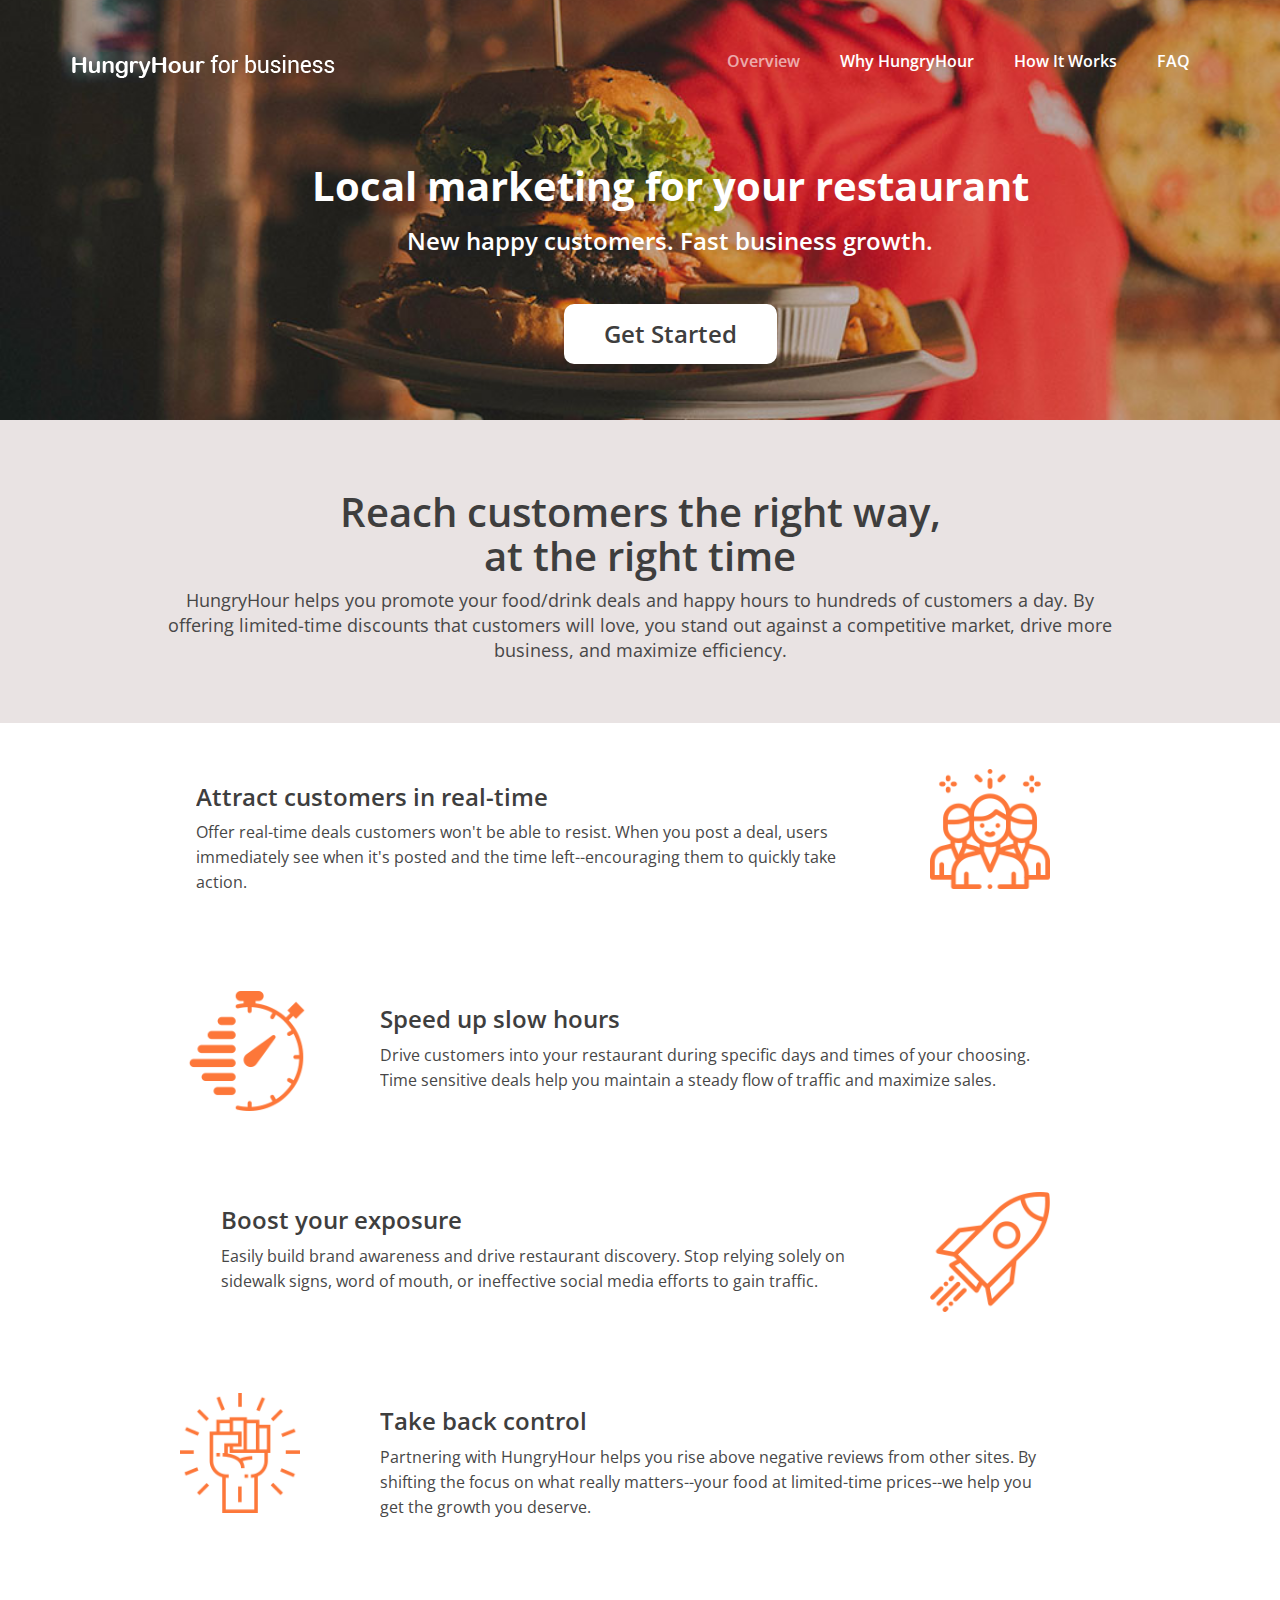
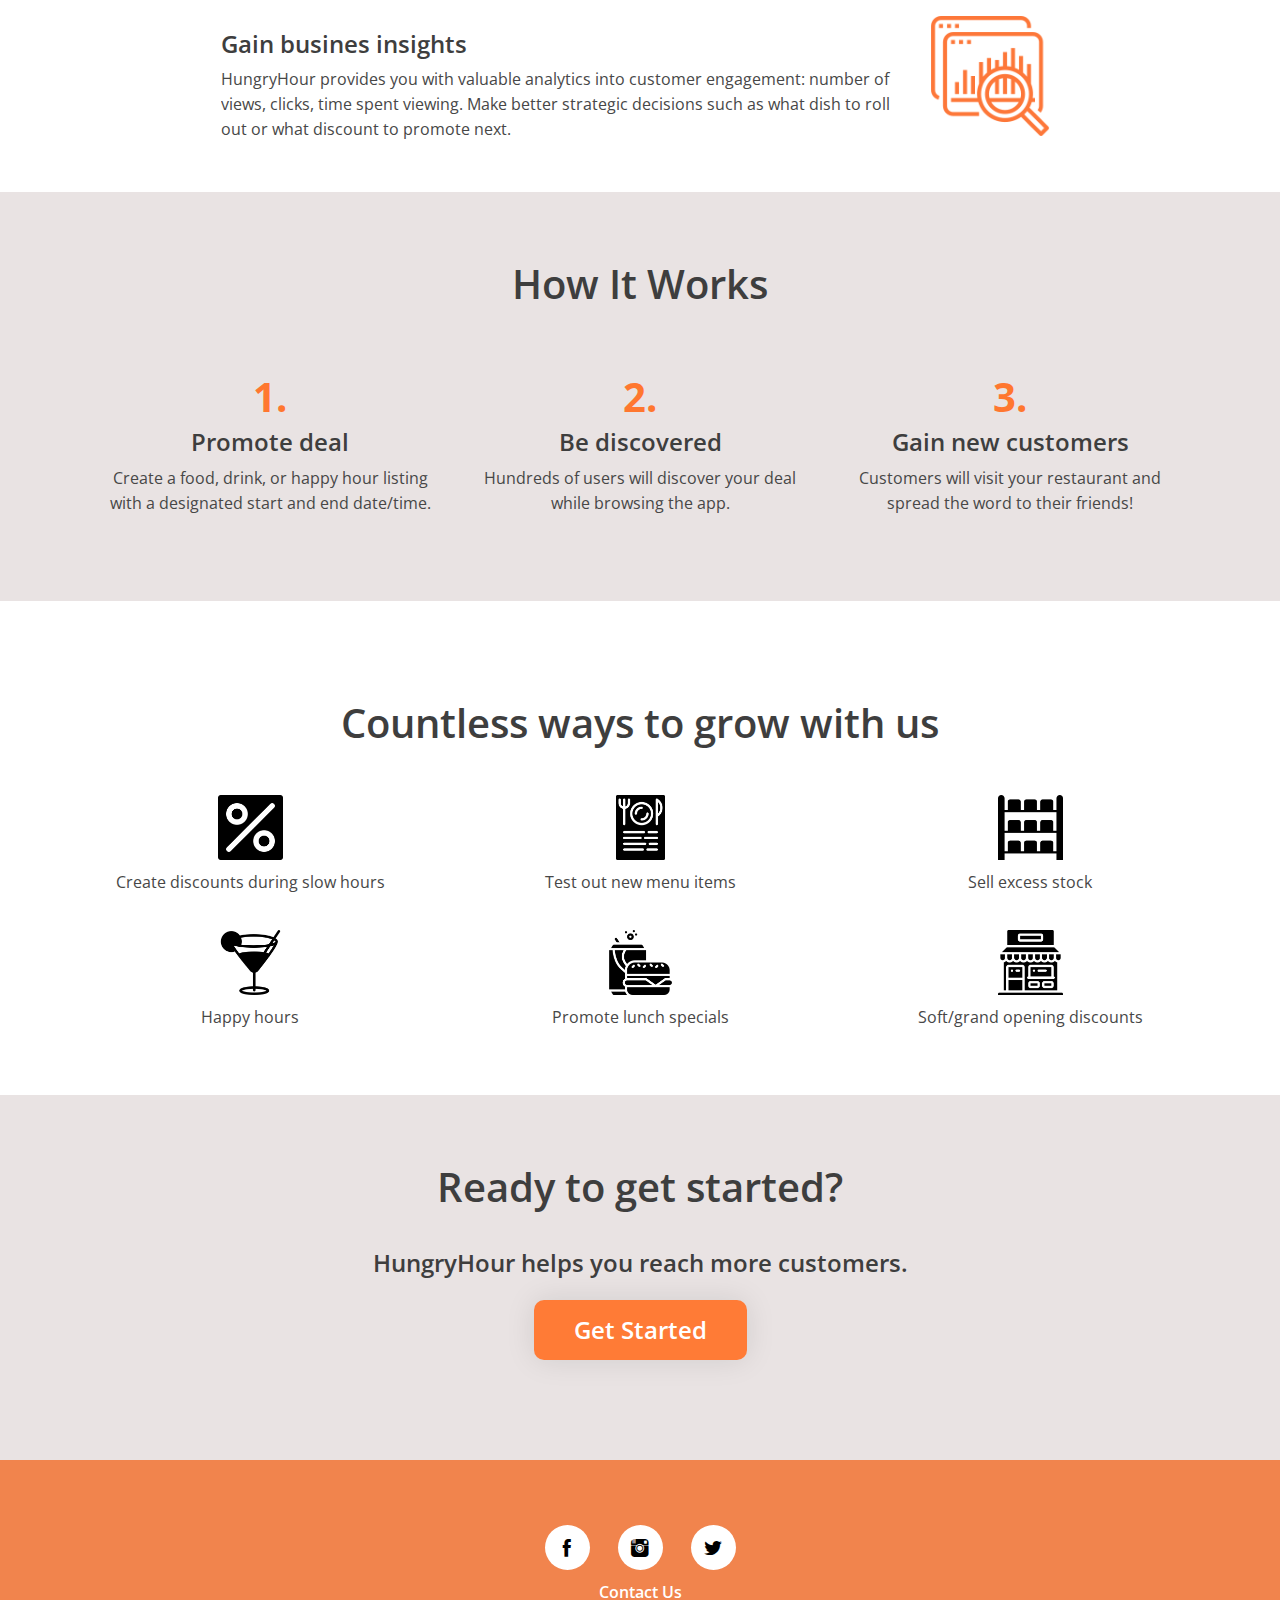
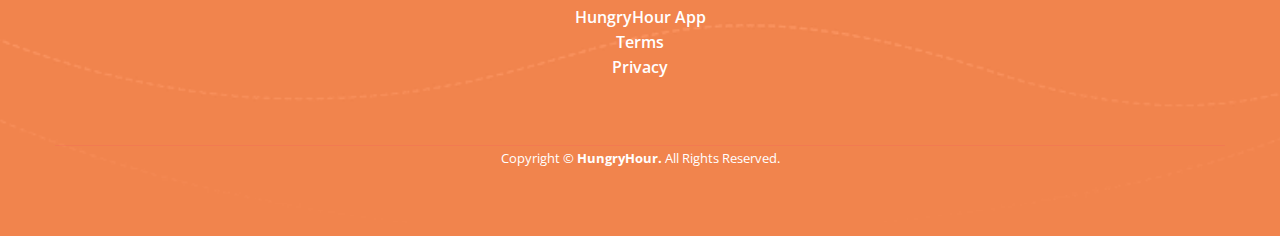
==== commit 0d4799f1: "Review Changes" ====
--- a/index.html
+++ b/index.html
@@ -68,7 +68,7 @@
 						<span class="icon-bar"></span>
 					</button>
 					<!-- <a class="navbar-brand" href="#"><img src="img/icon/logo.png" alt="logo" class="img-responsive"></a> -->
-					<a class="navbar-brand" href="/">
+					<a class="navbar-brand" href="/business">
 						<!-- <h4 class="home-logo">HungryHour</h4> -->
 						<img src="img/icon/logo1.png" alt="logo" class="img-responsive">
 					</a>
@@ -124,7 +124,8 @@
 				<div class="col-sm-12">
 					<div class="text-center pb-45">
 						<h2 class="h2-style">
-							Reach customers the right way, at the right time
+							Reach customers the right way, <br/>
+							 at the right time
 						</h2>
 
 						<p style="font-size: large;padding-left: 7%; padding-right: 7%;">HungryHour helps you promote your food/drink deals and happy hours to hundreds of customers a day. By offering limited-time discounts that customers will love, you stand out against a competitive market, drive more business, and maximize efficiency.</p>
@@ -264,7 +265,7 @@
 			</div>
 		</div>
 	</section>
-	<section id="download-area" class="background3 download-area bg-3 ptb-130">
+	<section id="howitwork" class="background3 download-area bg-3 ptb-130">
 		<div class="container">
 			<div class="row"  >
 				<div class="col-sm-12">
@@ -297,7 +298,7 @@
 			</div>
 		</div>
 	</section>
-	<section id="howitwork" class="how-work-area pt-100 pb-40 white-bg">
+	<section id="growwithus" class="how-work-area pt-100 pb-40 white-bg">
 		<div class="container">
 			<div class="row">
 				<div class="col-md-12 pb-30">
@@ -364,7 +365,7 @@
 						<div class="download-option-btn text-center">
 							<ul>
 								<li>
-									<a target="_blank" href="#" style="background-color:#FF7B36;color:white;">
+									<a target="_blank" href="#" style="background-color:#FF7B36;color:white;font-size:24px;">
 										Get started
 									</a>
 								</li>
@@ -397,9 +398,9 @@
 								<li>
 									<a href="https://twitter.com/itshungryhour"><i class="icofont icofont-social-twitter"></i></a>
 								</li>
-								<li>
+								<!--<li>
 									<a href="#"><i class="icofont icofont-social-vimeo"></i></a>
-								</li>
+								</li>-->
 							</ul>
 						</div>
 						<!-- Copyright social -->
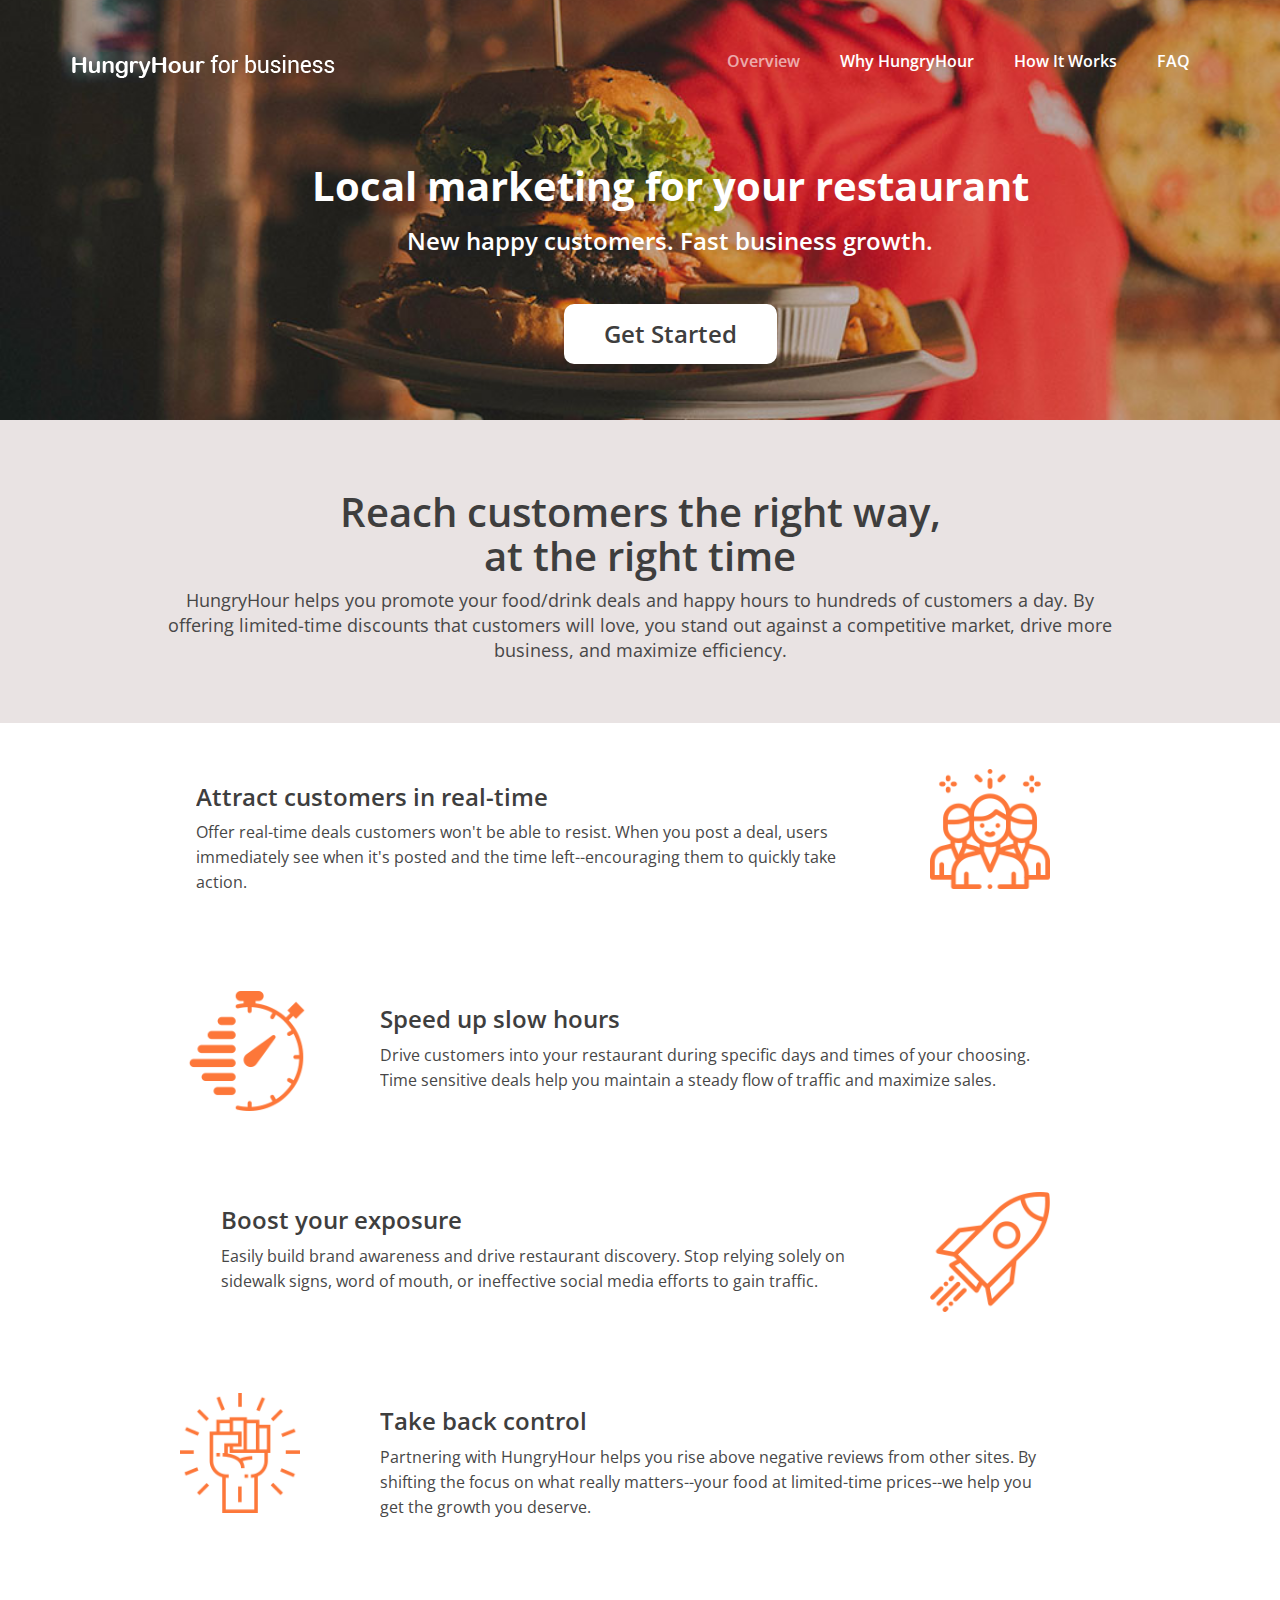
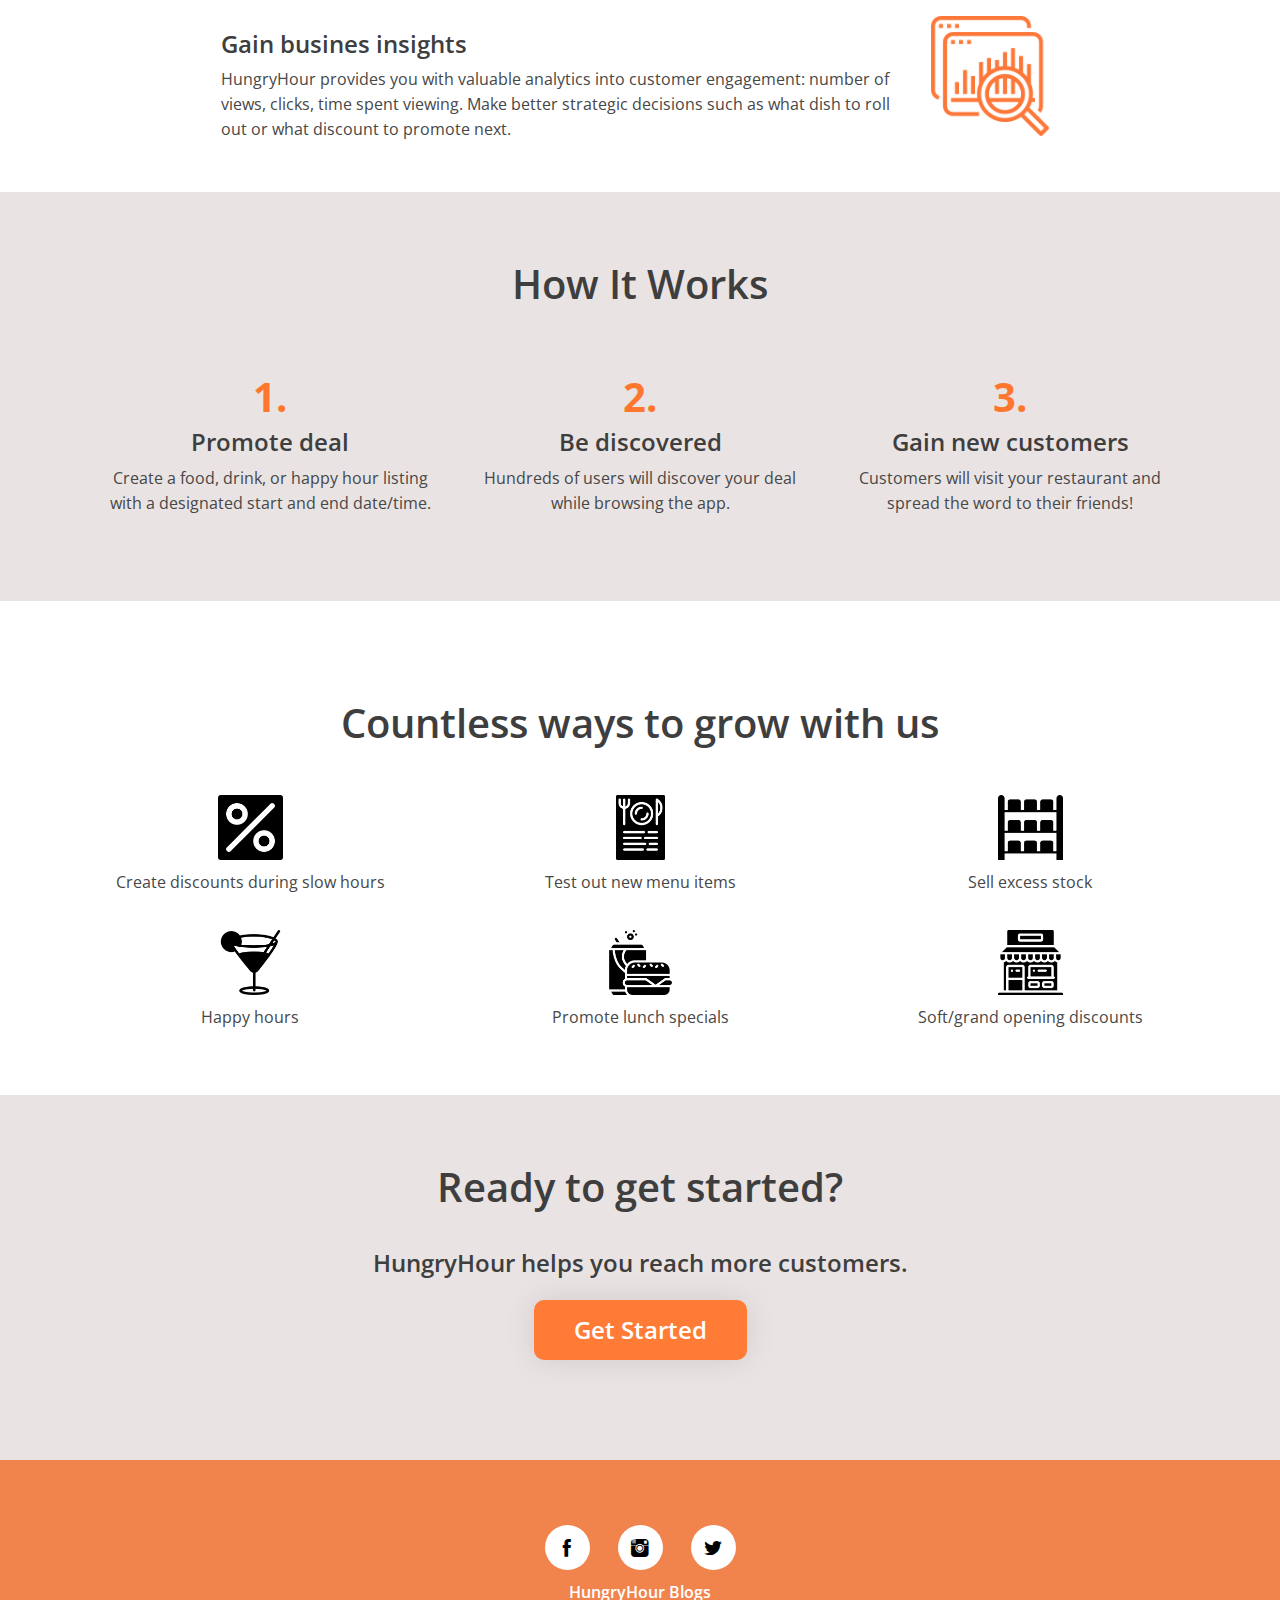
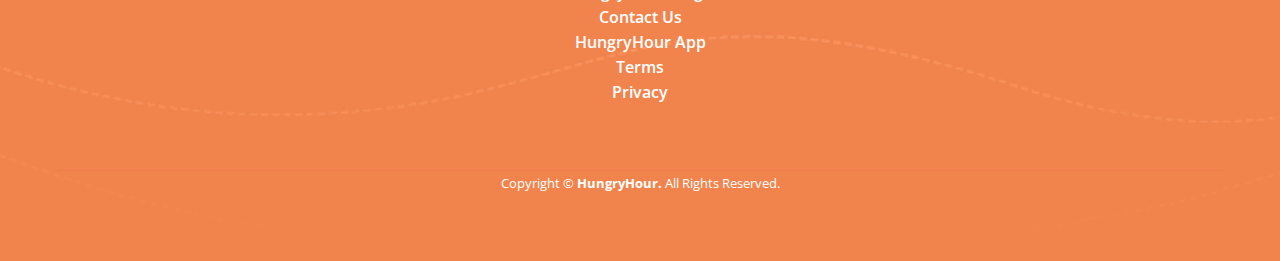
==== commit f8c3f2fa: "Adding Blogs Link to Business Landing" ====
--- a/index.html
+++ b/index.html
@@ -104,7 +104,7 @@
 								<br />
 								<ul>
 									<li>
-										<a target="_blank" href="#" style="font-size: 24px;">
+										<a target="_blank" href="contactus.html" style="font-size: 24px;">
 											Get started
 										</a>
 									</li>
@@ -365,7 +365,7 @@
 						<div class="download-option-btn text-center">
 							<ul>
 								<li>
-									<a target="_blank" href="#" style="background-color:#FF7B36;color:white;font-size:24px;">
+									<a target="_blank" href="contactus.html" style="background-color:#FF7B36;color:white;font-size:24px;">
 										Get started
 									</a>
 								</li>
@@ -414,6 +414,7 @@
 						<div class="single-address">
 							<div class="media">
 								<div class="media-body text-center">
+									<a href="https://blog.itshungryhour.com/" style="cursor:pointer;color:white;font-family: 'Open Sans', sans-serif; font-size: 16px;font-weight: 600; line-height: 25px;">HungryHour Blogs</a><br />
 									<a href="contactus.html" style="cursor:pointer;color:white;font-family: 'Open Sans', sans-serif; font-size: 16px;font-weight: 600; line-height: 25px;">Contact Us</a><br />
 									<a href="https://www.itshungryhour.com" style="cursor:pointer;color:white;font-family: 'Open Sans', sans-serif; font-size: 16px;font-weight: 600; line-height: 25px;">HungryHour App</a><br />
 									<a href="terms.html" style="cursor:pointer;color:white;font-family: 'Open Sans', sans-serif; font-size: 16px;font-weight: 600; line-height: 25px;">Terms</a><br />
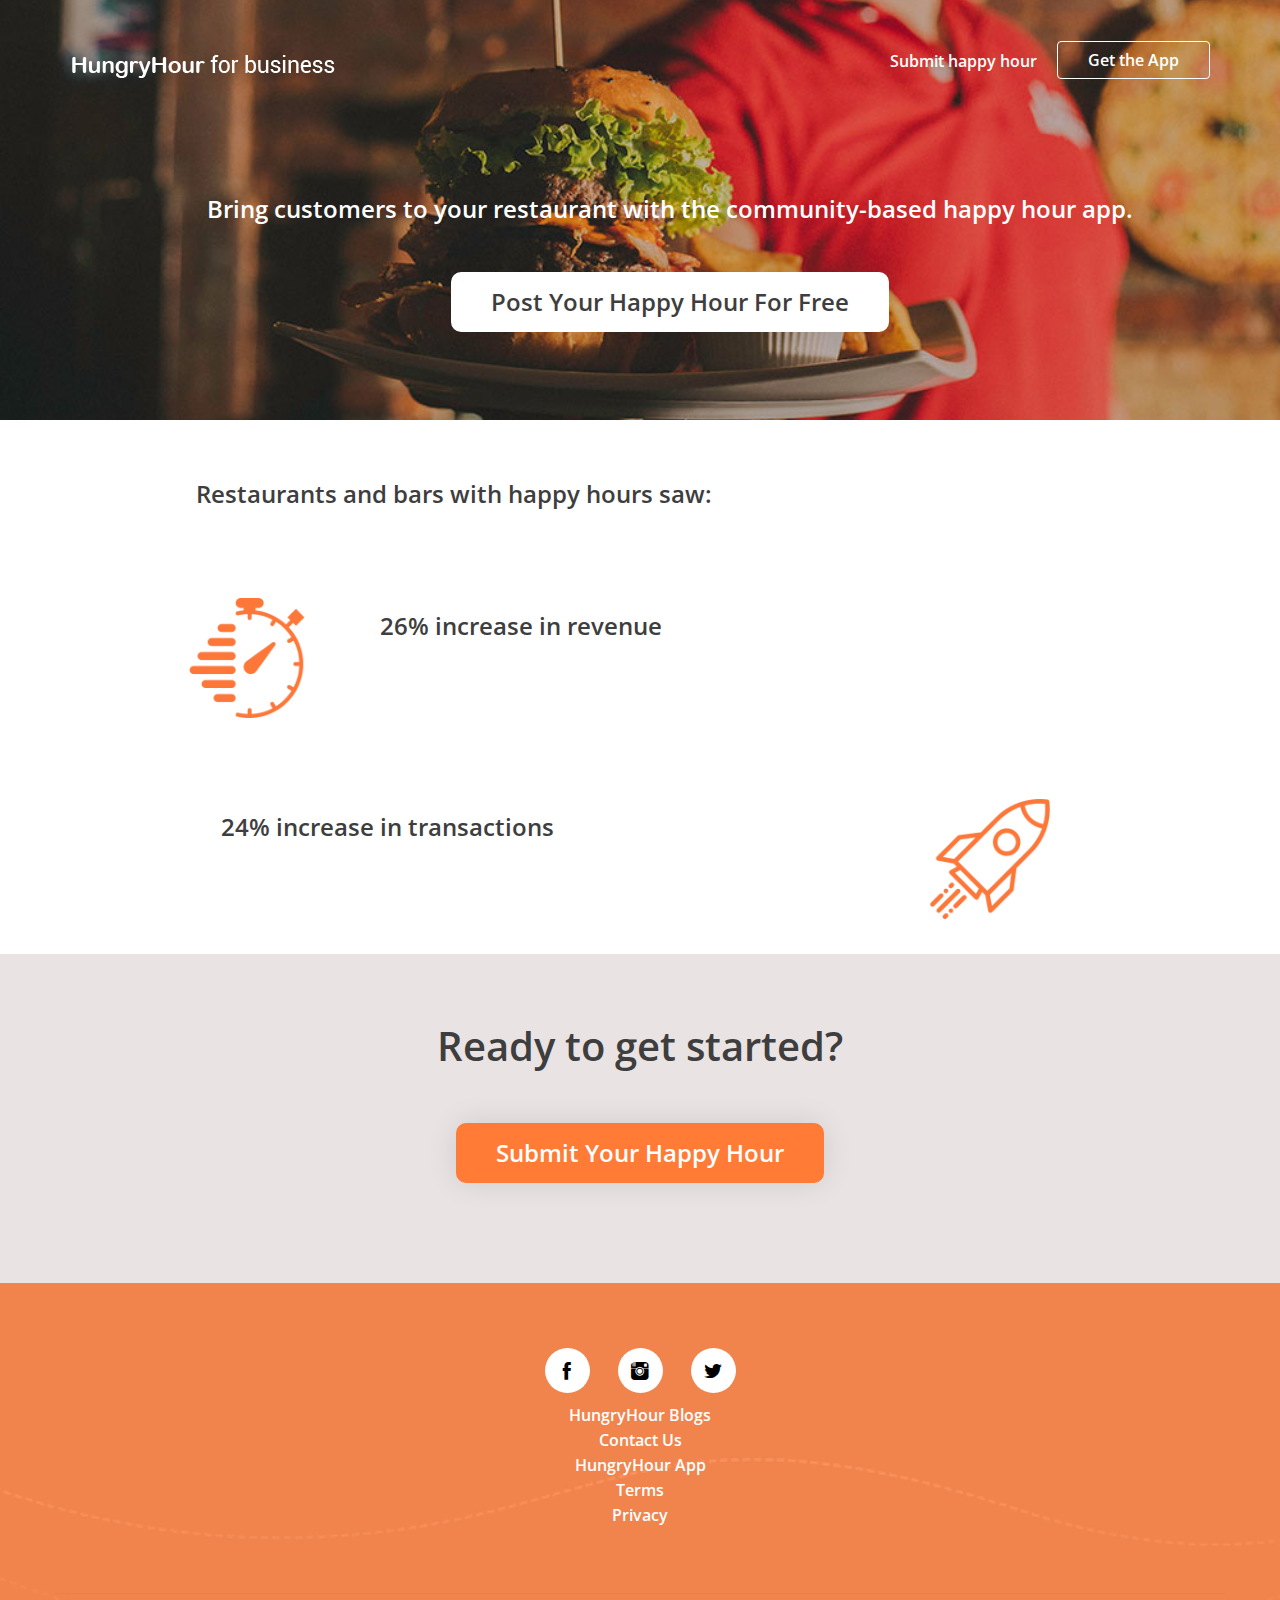
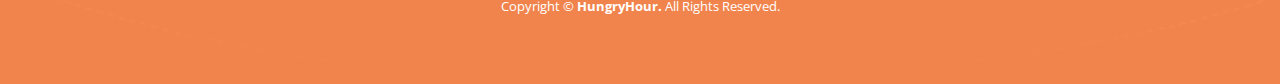
==== commit 18376cbb: "HH V2 Business Landing" ====
--- a/index.html
+++ b/index.html
@@ -15,9 +15,9 @@
 
 	<meta charset="utf-8">
 	<meta http-equiv="x-ua-compatible" content="ie=edge">
-	<title>HungryHour for Business - Promote Your Restaurant & Grow</title>
-	<meta name="title" content="HungryHour for Business - Promote Your Restaurant & Grow">
-	<meta name="description" content="Local online marketing in real-time. Advertise your food deals & happy hours to attract new customers. Boost exposure and increase traffic during slow hours.">
+	<title>HungryHour for Business - Promote your happy hour for free</title>
+	<meta name="title" content="HungryHour for Business - Promote your happy hour for free">
+	<meta name="description" content="Bring new customers to your restaurant with the community-based happy hour app. Post your happy hour and grow your business. Free local marketing.">
 	<meta name="keywords" content="discount, eat, happy hour, real-time">
 	<meta name="author" content="Diana Levan">
 	<meta name="viewport" content="width=device-width, initial-scale=1">
@@ -75,13 +75,15 @@
 				</div>
 				<div class="collapse navbar-collapse" id="navigation">
 					<ul class="nav navbar-nav navbar-right">
-						<li class="active"><a href="#slider-area">Overview</a></li>
+						<!--<li class="active"><a href="#slider-area">Overview</a></li>
 						<li><a href="#HungryHour">Why HungryHour</a></li>
 						<li><a href="#howitwork">How It Works</a></li>
 						<!--<li><a href="#HungryHour">Plans&pricings</a></li>-->
-						<li><a href="FAQ.html">FAQ</a></li>
+						<!--<li><a href="FAQ.html">FAQ</a></li>
 						<!--<li><a href="#">Login</a></li>
 						<li><a class="download-btn" href="#download-area">Sign up</a></li>-->
+						<li><a href="">Submit happy hour</a></li>
+						<li><a class="download-btn" href="#download-area">Get the App</a></li>
 					</ul>
 				</div>
 			</div>
@@ -98,14 +100,15 @@
 
 					<div class="col-md-12">
 						<div class="hero-text mr-ri-l">
-							<h1 style="text-align:center">Local marketing for your restaurant</h1>
-							<p>New happy customers. Fast business growth.</p>
+							<!--<h1 style="text-align:center">Post your happy hour for free</h1>-->
+							<p>Bring customers to your restaurant with the community-based happy hour app.
+							</p>
 							<div class="download-option-btn text-center">
 								<br />
 								<ul>
 									<li>
 										<a target="_blank" href="contactus.html" style="font-size: 24px;">
-											Get started
+											Post your happy hour for free
 										</a>
 									</li>
 
@@ -118,14 +121,13 @@
 		</div>
 	</div>
 
-	<section id="download-area" class="background3 download-area bg-3 ptb-130" style="padding-bottom:0px;">
+	<!--<section id="download-area" class="background3 download-area bg-3 ptb-130" style="padding-bottom:0px;">
 		<div class="container">
 			<div class="row">
 				<div class="col-sm-12">
 					<div class="text-center pb-45">
 						<h2 class="h2-style">
-							Reach customers the right way, <br/>
-							 at the right time
+							Restaurants and bars with happy hours saw:
 						</h2>
 
 						<p style="font-size: large;padding-left: 7%; padding-right: 7%;">HungryHour helps you promote your food/drink deals and happy hours to hundreds of customers a day. By offering limited-time discounts that customers will love, you stand out against a competitive market, drive more business, and maximize efficiency.</p>
@@ -134,7 +136,7 @@
 			</div>
 
 		</div>
-	</section>
+	</section>-->
 
 	<section id="HungryHour" class="service-area white-bg" style="padding-left: 7%; padding-right: 7%;">
 		<div class="container-fluid">
@@ -143,21 +145,22 @@
 				<div class="col-md-8 col-md-offset-1 col-sm-8">
 					<div class="single-service padding0">
 						<div class="service-content">
-							<h2>Attract customers in real-time</h2>
-							<p>
+							<h2>Restaurants and bars with happy hours saw:
+							</h2>
+							<!--<p>
 								Offer real-time deals customers won't be able to resist. When you post a deal, users immediately see when it's posted and the time left--encouraging them to quickly take action.
-							</p>
-						</div>
-					</div>
-				</div>
-
-				<div class="col-md-3 col-sm-3">
+							</p>-->
+						</div>
+					</div>
+				</div>
+
+				<!--<div class="col-md-3 col-sm-3">
 					<div class="single-service padding0">
 						<div class="service-icon">
 							<img src="img/attract customers.png" class="img img-responsive" alt="">
 						</div>
 					</div>
-				</div>
+				</div>-->
 			</div>
 		</div>
 	</section>
@@ -177,11 +180,11 @@
 					<div class="single-service padding0">
 						<div class="service-content">
 							<h2>
-								Speed up slow hours
+								26% increase in revenue
 							</h2>
-							<p>
+							<!--<p>
 								Drive customers into your restaurant during specific days and times of your choosing. Time sensitive deals help you maintain a steady flow of traffic and maximize sales.
-							</p>
+							</p>-->
 						</div>
 					</div>
 				</div>
@@ -195,10 +198,11 @@
 				<div class="col-md-8 col-md-offset-1 col-sm-8">
 					<div class="single-service paddingright0">
 						<div class="service-content">
-							<h2>Boost your exposure</h2>
-							<p>
+							<h2>24% increase in transactions
+							</h2>
+							<!--<p>
 								Easily build brand awareness and drive restaurant discovery. Stop relying solely on sidewalk signs, word of mouth, or ineffective social media efforts to gain traffic.
-							</p>
+							</p>-->
 						</div>
 					</div>
 				</div>
@@ -214,7 +218,7 @@
 		</div>
 	</section>
 
-	<section id="HungryHour" class="service-area white-bg" style="padding-left: 7%; padding-right: 7%;">
+	<!--<section id="HungryHour" class="service-area white-bg" style="padding-left: 7%; padding-right: 7%;">
 		<div class="container-fluid">
 			<div class="row">
 				<div class="col-md-3  col-sm-3">
@@ -264,8 +268,8 @@
 				</div>
 			</div>
 		</div>
-	</section>
-	<section id="howitwork" class="background3 download-area bg-3 ptb-130">
+	</section>-->
+	<!--<section id="howitwork" class="background3 download-area bg-3 ptb-130">
 		<div class="container">
 			<div class="row"  >
 				<div class="col-sm-12">
@@ -297,8 +301,8 @@
 				</div>
 			</div>
 		</div>
-	</section>
-	<section id="growwithus" class="how-work-area pt-100 pb-40 white-bg">
+	</section>-->
+	<!--<section id="growwithus" class="how-work-area pt-100 pb-40 white-bg">
 		<div class="container">
 			<div class="row">
 				<div class="col-md-12 pb-30">
@@ -342,7 +346,7 @@
 				</div>
 			</div>
 		</div>
-	</section>
+	</section>-->
 
 	<section id="download-area" class="background3 download-area bg-3 ptb-130">
 			<div class="container">
@@ -360,13 +364,13 @@
 				</div>
 				<div class="row">
 					<div class="col-md-12 pb-30">
-						<h3 class="h3-style" style="text-align:center;">HungryHour helps you reach more customers.</h3>
+						<!--<h3 class="h3-style" style="text-align:center;">HungryHour helps you reach more customers.</h3>-->
 						<br />
 						<div class="download-option-btn text-center">
 							<ul>
 								<li>
 									<a target="_blank" href="contactus.html" style="background-color:#FF7B36;color:white;font-size:24px;">
-										Get started
+										Submit your happy hour
 									</a>
 								</li>
 	
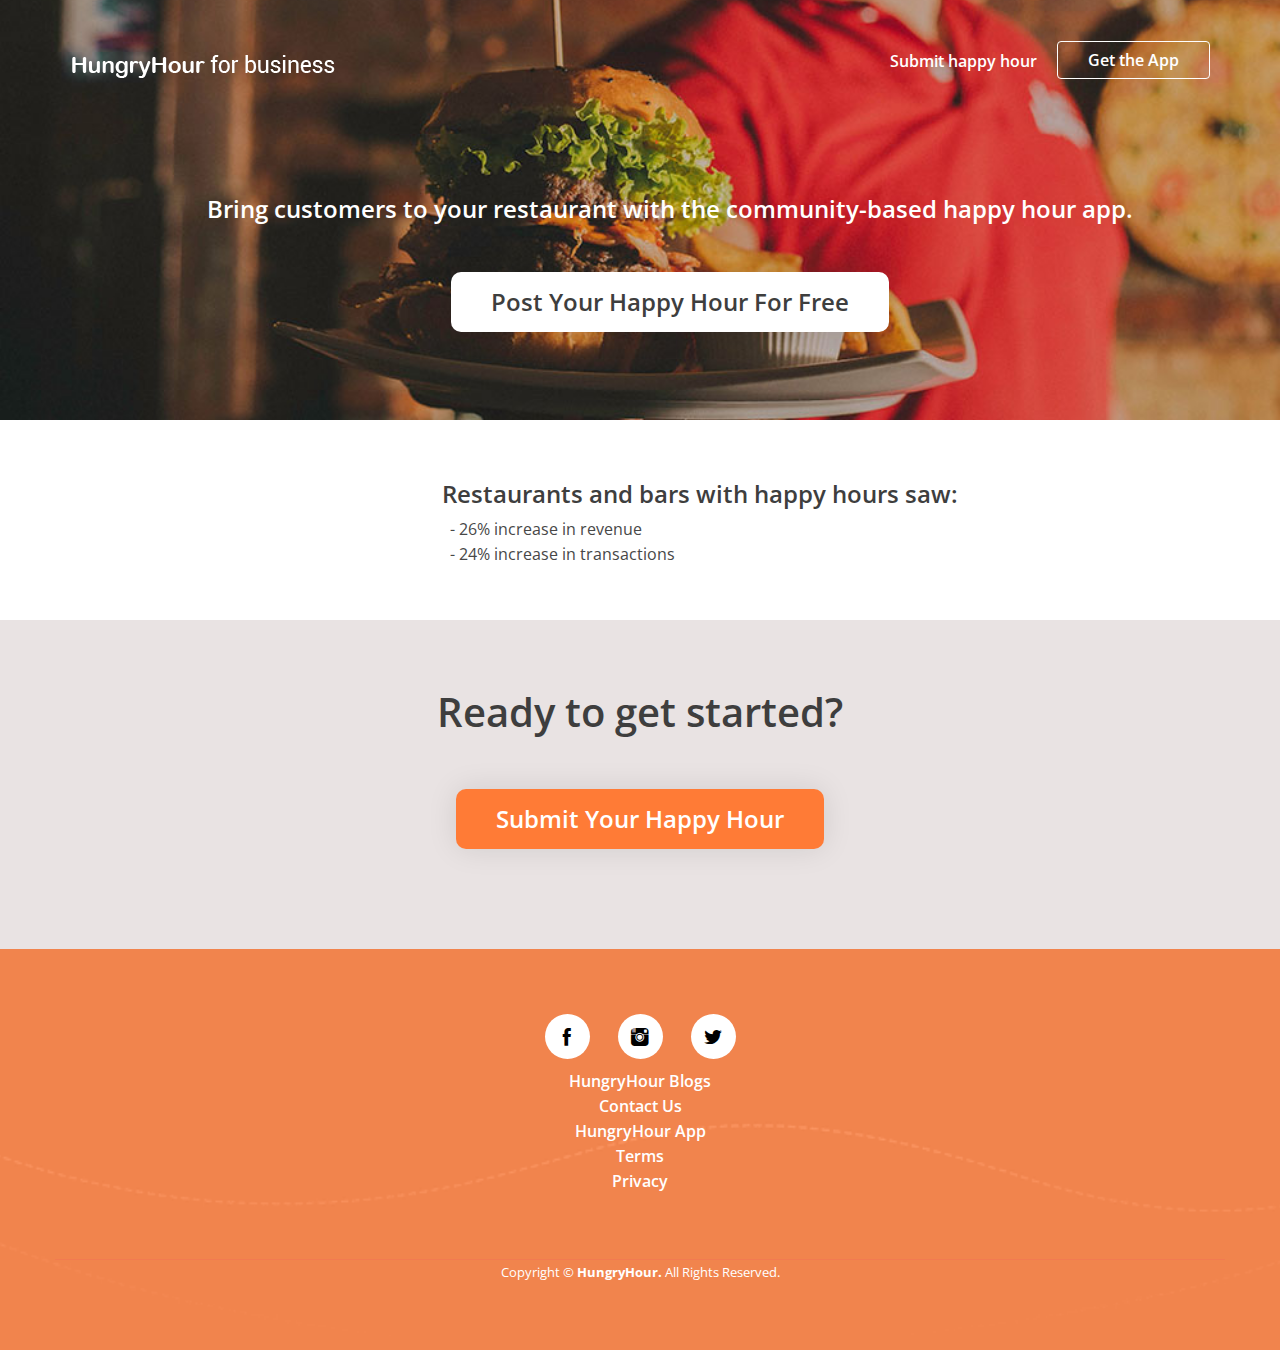
==== commit 255c6275: "Submit HH Form" ====
--- a/index.html
+++ b/index.html
@@ -82,8 +82,8 @@
 						<!--<li><a href="FAQ.html">FAQ</a></li>
 						<!--<li><a href="#">Login</a></li>
 						<li><a class="download-btn" href="#download-area">Sign up</a></li>-->
-						<li><a href="">Submit happy hour</a></li>
-						<li><a class="download-btn" href="#download-area">Get the App</a></li>
+						<li><a href="submit.html">Submit happy hour</a></li>
+						<li><a class="download-btn" href="https://itshungryhour.com/">Get the App</a></li>
 					</ul>
 				</div>
 			</div>
@@ -107,7 +107,7 @@
 								<br />
 								<ul>
 									<li>
-										<a target="_blank" href="contactus.html" style="font-size: 24px;">
+										<a href="submit.html" style="font-size: 24px;">
 											Post your happy hour for free
 										</a>
 									</li>
@@ -138,15 +138,20 @@
 		</div>
 	</section>-->
 
-	<section id="HungryHour" class="service-area white-bg" style="padding-left: 7%; padding-right: 7%;">
+	<section id="HungryHour" class="service-area white-bg" style="height:200px;">
 		<div class="container-fluid">
 
 			<div class="row">
-				<div class="col-md-8 col-md-offset-1 col-sm-8">
+				<div class="col-md-8 col-md-offset-4 col-sm-8">
 					<div class="single-service padding0">
 						<div class="service-content">
 							<h2>Restaurants and bars with happy hours saw:
 							</h2>
+							<p>
+								&nbsp; - 26% increase in revenue <br/>
+								&nbsp; - 24% increase in transactions
+
+							</p>
 							<!--<p>
 								Offer real-time deals customers won't be able to resist. When you post a deal, users immediately see when it's posted and the time left--encouraging them to quickly take action.
 							</p>-->
@@ -165,7 +170,7 @@
 		</div>
 	</section>
 
-	<section id="HungryHour" class="service-area white-bg" style="padding-left: 7%; padding-right: 7%;">
+	<!--<section id="HungryHour" class="service-area white-bg" style="padding-left: 7%; padding-right: 7%;">
 		<div class="container-fluid">
 			<div class="row">
 				<div class="col-md-3  col-sm-3 paddingright0">
@@ -176,15 +181,15 @@
 					</div>
 				</div>
 
-				<div class="col-md-8  col-sm-8">
+				<div class="col-md-8 col-md-offset-1 col-sm-8">
 					<div class="single-service padding0">
 						<div class="service-content">
 							<h2>
 								26% increase in revenue
 							</h2>
-							<!--<p>
+							<p>
 								Drive customers into your restaurant during specific days and times of your choosing. Time sensitive deals help you maintain a steady flow of traffic and maximize sales.
-							</p>-->
+							</p>
 						</div>
 					</div>
 				</div>
@@ -200,9 +205,9 @@
 						<div class="service-content">
 							<h2>24% increase in transactions
 							</h2>
-							<!--<p>
+							<p>
 								Easily build brand awareness and drive restaurant discovery. Stop relying solely on sidewalk signs, word of mouth, or ineffective social media efforts to gain traffic.
-							</p>-->
+							</p>
 						</div>
 					</div>
 				</div>
@@ -216,7 +221,7 @@
 				</div>
 			</div>
 		</div>
-	</section>
+	</section>-->
 
 	<!--<section id="HungryHour" class="service-area white-bg" style="padding-left: 7%; padding-right: 7%;">
 		<div class="container-fluid">
@@ -369,7 +374,7 @@
 						<div class="download-option-btn text-center">
 							<ul>
 								<li>
-									<a target="_blank" href="contactus.html" style="background-color:#FF7B36;color:white;font-size:24px;">
+									<a href="submit.html" style="background-color:#FF7B36;color:white;font-size:24px;">
 										Submit your happy hour
 									</a>
 								</li>
--- a/style.css
+++ b/style.css
@@ -662,7 +662,7 @@
   font-weight: 600;
   text-transform: uppercase;
   transition: all 0.3s ease 0s;
-  width: 150px;
+  width: 190px;
 }
 .btn-contact-bg:hover,
 .btn-contact-bg:focus {
@@ -930,7 +930,7 @@
 		background: #E74B37;
 	}
 input[type=checkbox], input[type=radio] {
-	margin: 0 7px 0 0;
+	margin: 3px 7px 0px 10px;
 	width: auto;
 	height: auto;
 	display: inline-block;
